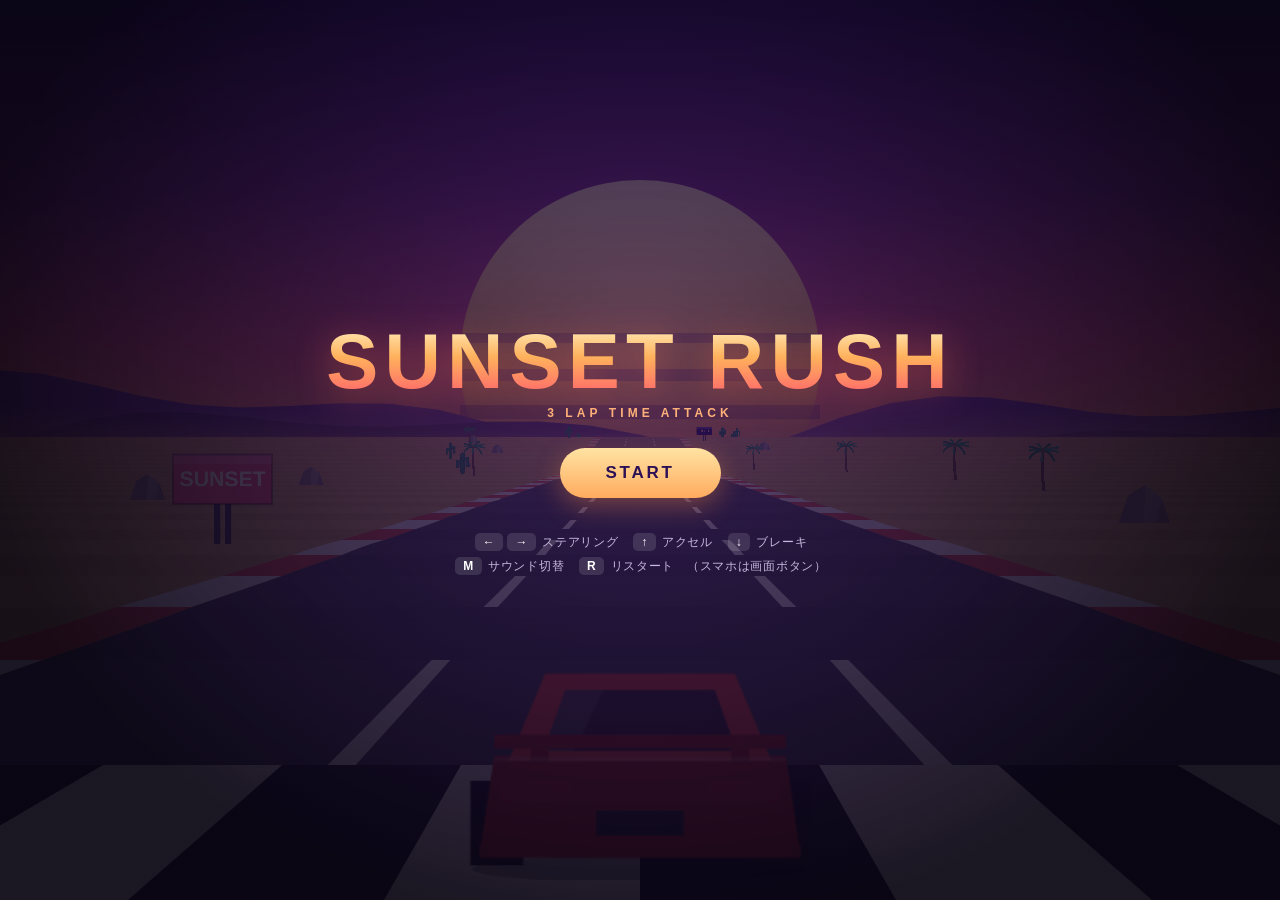
==== game/index.html @ 3a20193d "Add SUNSET RUSH, a standalone pseudo-3D racing game A self-contained browser racer under game/, deli" ====
<!DOCTYPE html>
<html lang="ja">
<head>
<meta charset="UTF-8">
<meta name="viewport" content="width=device-width, initial-scale=1.0, user-scalable=no, viewport-fit=cover">
<meta name="theme-color" content="#2b1055">
<title>SUNSET RUSH</title>
<style>
  * { margin:0; padding:0; box-sizing:border-box; }
  html, body {
    width:100%; height:100%;
    background:#100a1e;
    overflow:hidden;
    font-family: "Trebuchet MS", "Hiragino Kaku Gothic ProN", "Noto Sans JP", sans-serif;
    color:#fff;
    -webkit-user-select:none; user-select:none;
    -webkit-tap-highlight-color:transparent;
    touch-action:none;
  }
  #stage { position:fixed; inset:0; }
  canvas { display:block; width:100%; height:100%; }

  /* ---------- HUD ---------- */
  #hud {
    position:absolute; inset:0; pointer-events:none;
    opacity:0; transition:opacity .3s ease;
  }
  #hud.on { opacity:1; }
  .panel {
    position:absolute;
    background:rgba(20,10,35,.45);
    border:1px solid rgba(255,255,255,.16);
    border-radius:10px;
    padding:8px 14px;
    backdrop-filter:blur(6px);
    -webkit-backdrop-filter:blur(6px);
    text-shadow:0 2px 6px rgba(0,0,0,.6);
  }
  .label { font-size:10px; letter-spacing:.18em; color:#ffb27a; font-weight:700; }
  .value { font-variant-numeric:tabular-nums; font-weight:700; line-height:1.05; }

  #speedBox { left:16px; bottom:16px; }
  #speedBox .value { font-size:40px; }
  #speedBox .unit { font-size:13px; color:#ffd6b0; margin-left:4px; }
  #timeBox { right:16px; top:16px; text-align:right; }
  #timeBox .value { font-size:28px; }
  #lapBox  { left:16px; top:16px; }
  #lapBox .value { font-size:26px; }
  #bestBox { right:16px; top:88px; text-align:right; }
  #bestBox .value { font-size:17px; color:#ffe9a8; }

  #splits { position:absolute; right:16px; top:140px; text-align:right; font-size:13px;
            font-variant-numeric:tabular-nums; text-shadow:0 2px 6px rgba(0,0,0,.7); }
  #splits div { opacity:.85; margin-top:2px; }

  #flash {
    position:absolute; left:50%; top:34%; transform:translate(-50%,-50%);
    font-size:44px; font-weight:900; letter-spacing:.05em;
    text-shadow:0 4px 24px rgba(0,0,0,.7); opacity:0; white-space:nowrap;
  }
  #flash.show { animation:flash 1.4s ease-out forwards; }
  @keyframes flash {
    0%   { opacity:0; transform:translate(-50%,-50%) scale(.7); }
    18%  { opacity:1; transform:translate(-50%,-50%) scale(1.06); }
    70%  { opacity:1; transform:translate(-50%,-50%) scale(1); }
    100% { opacity:0; transform:translate(-50%,-60%) scale(1); }
  }

  /* ---------- overlays ---------- */
  .overlay {
    position:absolute; inset:0;
    display:flex; flex-direction:column; align-items:center; justify-content:center;
    background:radial-gradient(ellipse at 50% 40%, rgba(43,16,85,.72) 0%, rgba(8,4,18,.92) 75%);
    text-align:center; padding:24px; gap:6px;
  }
  .overlay.hidden { display:none; }
  .title {
    font-size:clamp(38px,9vw,78px); font-weight:900; letter-spacing:.08em; line-height:1;
    background:linear-gradient(180deg,#fff3c4 0%,#ffb15c 45%,#ff5f6d 100%);
    -webkit-background-clip:text; background-clip:text; color:transparent;
    filter:drop-shadow(0 6px 18px rgba(255,110,80,.45));
  }
  .sub { font-size:12px; letter-spacing:.34em; color:#ffb27a; margin-bottom:22px; font-weight:700; }
  .btn {
    pointer-events:auto; cursor:pointer;
    font:inherit; font-weight:900; font-size:17px; letter-spacing:.16em;
    color:#2b1055; background:linear-gradient(180deg,#ffe3a3,#ffab5e);
    border:none; border-radius:999px; padding:15px 46px;
    box-shadow:0 8px 26px rgba(255,140,70,.35);
    transition:transform .12s ease, box-shadow .12s ease;
  }
  .btn:hover  { transform:translateY(-2px); box-shadow:0 12px 30px rgba(255,140,70,.5); }
  .btn:active { transform:translateY(1px); }
  .btn.ghost {
    background:transparent; color:#ffd6b0;
    border:1px solid rgba(255,214,176,.5); box-shadow:none;
    font-size:13px; padding:11px 30px;
  }
  .keys { margin-top:26px; font-size:12px; line-height:2; color:#c9b8e0; letter-spacing:.06em; }
  .keys b { color:#fff; background:rgba(255,255,255,.12); border-radius:5px;
            padding:2px 8px; margin:0 2px; font-weight:700; }

  #result .title { font-size:clamp(28px,7vw,52px); }
  #resultTime { font-size:clamp(40px,11vw,72px); font-weight:900; font-variant-numeric:tabular-nums;
                letter-spacing:.02em; margin:2px 0 4px; }
  #resultNote { font-size:14px; color:#ffe9a8; font-weight:700; letter-spacing:.1em; min-height:20px; }
  #resultLaps { margin:16px 0 26px; font-size:14px; line-height:1.9; font-variant-numeric:tabular-nums; color:#d9cbea; }
  #resultLaps span { color:#ffb27a; margin-right:10px; letter-spacing:.14em; font-size:11px; }
  .row { display:flex; gap:10px; align-items:center; }

  /* ---------- touch ---------- */
  #touch { position:absolute; inset:0; display:none; }
  #touch.on { display:block; }
  .tbtn {
    position:absolute; bottom:20px;
    width:19vw; max-width:110px; height:19vw; max-height:110px;
    border-radius:50%; background:rgba(255,255,255,.1);
    border:2px solid rgba(255,255,255,.3);
    display:flex; align-items:center; justify-content:center;
    font-size:26px; font-weight:900; color:#fff;
    backdrop-filter:blur(4px); -webkit-backdrop-filter:blur(4px);
  }
  .tbtn.press { background:rgba(255,177,92,.55); }
  #tLeft  { left:16px; }
  #tRight { left:calc(19vw + 30px); }
  #tGas   { right:16px; }
  #tBrake { right:calc(19vw + 30px); }
  /* タッチ操作時は画面下がボタンで埋まるので、速度計を上中央へ逃がす */
  body.touch #speedBox {
    bottom:auto; top:10px; left:50%; transform:translateX(-50%);
    text-align:center; padding:5px 16px;
  }
  body.touch #speedBox .value { font-size:26px; }
  body.touch #splits { display:none; }

  @media (max-width:560px){
    #speedBox .value { font-size:30px; }
    #timeBox .value  { font-size:22px; }
    #lapBox .value   { font-size:20px; }
    #speedBox { bottom:auto; top:10px; left:50%; transform:translateX(-50%); text-align:center; }
    #splits   { display:none; }
  }
  @media (max-height:430px){
    .panel   { padding:5px 11px; }
    #bestBox { top:70px; }
    #timeBox .value { font-size:22px; }
    #lapBox .value  { font-size:20px; }
  }
</style>
</head>
<body>
<div id="stage">
  <canvas id="game"></canvas>

  <div id="hud">
    <div class="panel" id="lapBox"><div class="label">LAP</div><div class="value"><span id="lapNow">1</span>/<span id="lapMax">3</span></div></div>
    <div class="panel" id="timeBox"><div class="label">TIME</div><div class="value" id="timeNow">0:00.00</div></div>
    <div class="panel" id="bestBox"><div class="label">BEST LAP</div><div class="value" id="bestLap">--:--.--</div></div>
    <div class="panel" id="speedBox"><div class="label">SPEED</div><div class="value" id="speedNow">0<span class="unit">km/h</span></div></div>
    <div id="splits"></div>
    <div id="flash"></div>
  </div>

  <div id="touch">
    <div class="tbtn" id="tLeft">◀</div>
    <div class="tbtn" id="tRight">▶</div>
    <div class="tbtn" id="tBrake">■</div>
    <div class="tbtn" id="tGas">▲</div>
  </div>

  <div class="overlay" id="menu">
    <div class="title">SUNSET RUSH</div>
    <div class="sub">3 LAP TIME ATTACK</div>
    <button class="btn" id="startBtn">START</button>
    <div class="keys">
      <b>←</b><b>→</b> ステアリング　<b>↑</b> アクセル　<b>↓</b> ブレーキ<br>
      <b>M</b> サウンド切替　<b>R</b> リスタート　（スマホは画面ボタン）
    </div>
  </div>

  <div class="overlay hidden" id="result">
    <div class="title">FINISH</div>
    <div id="resultTime">0:00.00</div>
    <div id="resultNote"></div>
    <div id="resultLaps"></div>
    <div class="row">
      <button class="btn" id="againBtn">RETRY</button>
      <button class="btn ghost" id="menuBtn">MENU</button>
    </div>
  </div>
</div>

<script>
"use strict";
/* =========================================================================
   SUNSET RUSH — pseudo-3D racer
   単一HTML / 依存ライブラリなし / アセットは全てCanvasで手続き生成
   ========================================================================= */

/* ------------------------------ constants ------------------------------ */
const SEG_LEN     = 200;      // 1セグメントの奥行き
const RUMBLE_LEN  = 3;        // 縁石の縞の長さ(セグメント数)
const LANES       = 3;
const ROAD_WIDTH  = 2000;     // 路面の半幅
const FOV         = 100;
const CAM_HEIGHT  = 1000;
const DRAW_DIST   = 300;      // 描画するセグメント数
const FOG_DENSITY = 5;
const STEER_RATE  = 2.4;      // ステアリングの速さ
const CENTRIFUGAL = 0.30;     // カーブで外に振られる強さ
                              // 最大カーブ(4)・全開時の横流れ 2.4*1*4*0.30=2.88 > STEER 2.4。
                              // 全開のままでは曲がりきれず、必ず少し速度を落とす必要がある。
const TOTAL_LAPS  = 3;
const TRAFFIC     = 26;
const MIN_LAP_MS  = 12000;    // これ未満のラップは誤検知として捨てる
const PLAYER_LIFT = 0.022;    // 自車を画面下端から少し浮かせる(画面高比)

const MAX_SPEED    = SEG_LEN * 60;        // 1フレームで1セグメント進む速度
const ACCEL        = MAX_SPEED / 4.2;
const BRAKING      = -MAX_SPEED / 1.6;
const DECEL        = -MAX_SPEED / 5;
const OFF_DECEL    = -MAX_SPEED / 1.7;
const OFF_LIMIT    = MAX_SPEED / 3.4;
const KMH_PER_UNIT = 0.023;               // 表示用スケール(最高約276km/h)

const FOG_COLOR = '#e8996a';

const COLORS = {
  LIGHT:  { road:'#4c4756', grass:'#d4ae5c', rumble:'#f5f2ea', lane:'#f7f4ec' },
  DARK:   { road:'#464150', grass:'#c8a251', rumble:'#e0523f' },
  CHECK:  { road:'#efe9dc', grass:'#d4ae5c', rumble:'#efe9dc', checker:true }
};

const ROAD = {
  LENGTH: { NONE:0, SHORT:25,  MEDIUM:50, LONG:100 },
  CURVE:  { NONE:0, EASY:2,    MEDIUM:4,  HARD:6   },
  HILL:   { NONE:0, LOW:20,    MEDIUM:40, HIGH:60  }
};

/* ------------------------------ utilities ------------------------------ */
const toInt        = (v,d) => (v!==undefined && !isNaN(parseInt(v,10))) ? parseInt(v,10) : d;
const limit        = (v,lo,hi) => Math.max(lo, Math.min(v,hi));
const easeIn       = (a,b,p) => a + (b-a)*Math.pow(p,2);
const easeOut      = (a,b,p) => a + (b-a)*(1-Math.pow(1-p,2));
const easeInOut    = (a,b,p) => a + (b-a)*((-Math.cos(p*Math.PI)/2)+0.5);
const interpolate  = (a,b,p) => a + (b-a)*p;
const randomInt    = (lo,hi) => Math.round(interpolate(lo,hi,Math.random()));
const randomChoice = arr => arr[randomInt(0, arr.length-1)];
const increase = (start, inc, max) => { let r = start+inc; while (r>=max) r-=max; while (r<0) r+=max; return r; };
const accelerate   = (v,a,dt) => v + a*dt;
const percentRemaining = (n,total) => (n%total)/total;
const exponentialFog   = (d,density) => 1/Math.pow(Math.E, d*d*density);

function overlap(x1,w1,x2,w2,percent){
  const half = (percent || 1)/2;
  const min1 = x1 - w1*half, max1 = x1 + w1*half;
  const min2 = x2 - w2*half, max2 = x2 + w2*half;
  return !((max1 < min2) || (min1 > max2));
}

function formatTime(ms){
  if (ms === null || ms === undefined || !isFinite(ms)) return '--:--.--';
  const t = Math.max(0, ms);
  const m = Math.floor(t/60000);
  const s = Math.floor((t%60000)/1000);
  const c = Math.floor((t%1000)/10);
  return m + ':' + String(s).padStart(2,'0') + '.' + String(c).padStart(2,'0');
}

/* =========================================================================
   スプライト生成 — 画像ファイルを使わず全てCanvasで描く
   ========================================================================= */
function makeSprite(w, h, draw){
  const c = document.createElement('canvas');
  c.width = w; c.height = h;
  const g = c.getContext('2d');
  draw(g, w, h);
  return { img:c, w:w, h:h };
}

/* --- ヤシの木 --- */
function drawPalm(g, w, h){
  const trunkBase = w*0.5, top = h*0.30;
  g.strokeStyle = '#5b3d24'; g.lineCap = 'round';
  for (let i=0;i<4;i++){
    g.lineWidth = w*0.10 - i*1.2;
    g.strokeStyle = i%2 ? '#6d4a2c' : '#54381f';
    g.beginPath();
    g.moveTo(trunkBase, h);
    g.quadraticCurveTo(trunkBase - w*0.10, h*0.62, trunkBase - w*0.045, top);
    g.stroke();
  }
  // 葉
  const cx = trunkBase - w*0.045, cy = top;
  const fronds = 9;
  for (let i=0;i<fronds;i++){
    const a = (Math.PI*2/fronds)*i + 0.25;
    const len = h*0.24 * (0.75 + 0.35*Math.abs(Math.cos(a)));
    const ex = cx + Math.cos(a)*len*1.5;
    const ey = cy + Math.sin(a)*len*0.75 + h*0.03;
    g.strokeStyle = i%2 ? '#2e7d46' : '#39965a';
    g.lineWidth = w*0.075;
    g.beginPath();
    g.moveTo(cx, cy);
    g.quadraticCurveTo(cx + Math.cos(a)*len*0.9, cy + Math.sin(a)*len*0.25 - h*0.05, ex, ey);
    g.stroke();
  }
  g.fillStyle = '#8a5a2b';
  g.beginPath(); g.arc(cx, cy, w*0.055, 0, Math.PI*2); g.fill();
}

/* --- 看板 --- */
function makeBillboard(text, bg, fg){
  return makeSprite(300, 260, (g,w,h) => {
    g.fillStyle = '#3b3b45';
    g.fillRect(w*0.42, h*0.55, w*0.06, h*0.45);
    g.fillRect(w*0.52, h*0.55, w*0.06, h*0.45);
    g.fillStyle = bg;
    g.fillRect(w*0.05, h*0.06, w*0.90, h*0.52);
    g.strokeStyle = 'rgba(0,0,0,.35)'; g.lineWidth = 6;
    g.strokeRect(w*0.05, h*0.06, w*0.90, h*0.52);
    g.fillStyle = 'rgba(255,255,255,.18)';
    g.fillRect(w*0.05, h*0.06, w*0.90, h*0.10);
    g.fillStyle = fg;
    g.font = '900 58px "Trebuchet MS", sans-serif';
    g.textAlign = 'center'; g.textBaseline = 'middle';
    g.fillText(text, w*0.5, h*0.33);
  });
}

/* --- サボテン --- */
function drawCactus(g, w, h){
  const col = '#2f7d4f', edge = '#245f3d';
  const arm = (x,y,ww,hh) => {
    g.fillStyle = col;
    g.beginPath();
    if (g.roundRect) g.roundRect(x, y, ww, hh, ww/2);
    else g.rect(x, y, ww, hh);
    g.fill();
    g.strokeStyle = edge; g.lineWidth = 3; g.stroke();
  };
  arm(w*0.38, h*0.12, w*0.24, h*0.88);
  arm(w*0.12, h*0.42, w*0.16, h*0.34);
  arm(w*0.12, h*0.42, w*0.44, h*0.14);
  arm(w*0.70, h*0.30, w*0.16, h*0.42);
  arm(w*0.44, h*0.30, w*0.40, h*0.14);
}

/* --- 岩 --- */
function drawRock(g, w, h){
  g.fillStyle = '#8a7a6b';
  g.beginPath();
  g.moveTo(w*0.05, h);
  g.lineTo(w*0.22, h*0.35);
  g.lineTo(w*0.52, h*0.10);
  g.lineTo(w*0.82, h*0.42);
  g.lineTo(w*0.97, h);
  g.closePath(); g.fill();
  g.fillStyle = '#a3927f';
  g.beginPath();
  g.moveTo(w*0.52, h*0.10);
  g.lineTo(w*0.82, h*0.42);
  g.lineTo(w*0.70, h);
  g.lineTo(w*0.50, h);
  g.closePath(); g.fill();
}

/* --- 車(後方視点) --- */
function drawCar(g, w, h, body, opt){
  opt = opt || {};
  const shade = c => c;
  // 影
  g.fillStyle = 'rgba(0,0,0,.30)';
  g.beginPath(); g.ellipse(w*0.5, h*0.955, w*0.46, h*0.055, 0, 0, Math.PI*2); g.fill();
  // タイヤ
  g.fillStyle = '#15151a';
  g.fillRect(w*0.035, h*0.60, w*0.145, h*0.34);
  g.fillRect(w*0.820, h*0.60, w*0.145, h*0.34);
  // 車体下部
  g.fillStyle = shade(body.dark);
  g.beginPath();
  g.moveTo(w*0.06, h*0.90);
  g.lineTo(w*0.10, h*0.50);
  g.lineTo(w*0.90, h*0.50);
  g.lineTo(w*0.94, h*0.90);
  g.closePath(); g.fill();
  // 車体上部(キャビン)
  g.fillStyle = shade(body.main);
  g.beginPath();
  g.moveTo(w*0.14, h*0.52);
  g.lineTo(w*0.24, h*0.17);
  g.lineTo(w*0.76, h*0.17);
  g.lineTo(w*0.86, h*0.52);
  g.closePath(); g.fill();
  // リアガラス
  g.fillStyle = 'rgba(30,40,60,.85)';
  g.beginPath();
  g.moveTo(w*0.235, h*0.48);
  g.lineTo(w*0.295, h*0.235);
  g.lineTo(w*0.705, h*0.235);
  g.lineTo(w*0.765, h*0.48);
  g.closePath(); g.fill();
  g.fillStyle = 'rgba(255,255,255,.16)';
  g.beginPath();
  g.moveTo(w*0.235, h*0.48);
  g.lineTo(w*0.295, h*0.235);
  g.lineTo(w*0.40,  h*0.235);
  g.lineTo(w*0.32,  h*0.48);
  g.closePath(); g.fill();
  // テールランプ
  g.fillStyle = opt.brake ? '#ff2d2d' : '#c02828';
  g.fillRect(w*0.115, h*0.60, w*0.20, h*0.085);
  g.fillRect(w*0.685, h*0.60, w*0.20, h*0.085);
  if (opt.brake){
    g.fillStyle = 'rgba(255,60,60,.45)';
    g.fillRect(w*0.09, h*0.565, w*0.25, h*0.155);
    g.fillRect(w*0.66, h*0.565, w*0.25, h*0.155);
  }
  // ナンバー / バンパー
  g.fillStyle = '#2a2a30';
  g.fillRect(w*0.38, h*0.72, w*0.24, h*0.10);
  g.fillStyle = shade(body.dark);
  g.fillRect(w*0.06, h*0.855, w*0.88, h*0.055);
  // ウイング
  if (opt.wing){
    g.fillStyle = shade(body.dark);
    g.fillRect(w*0.10, h*0.415, w*0.80, h*0.055);
    g.fillRect(w*0.20, h*0.44, w*0.05, h*0.10);
    g.fillRect(w*0.75, h*0.44, w*0.05, h*0.10);
  }
  // ハイライト
  g.fillStyle = 'rgba(255,255,255,.18)';
  g.fillRect(w*0.10, h*0.505, w*0.80, h*0.018);
}

const SPRITES = {};
function buildSprites(){
  SPRITES.PALM1   = makeSprite(220, 420, drawPalm);
  SPRITES.PALM2   = makeSprite(190, 360, drawPalm);
  SPRITES.CACTUS  = makeSprite(180, 260, drawCactus);
  SPRITES.ROCK    = makeSprite(200, 150, drawRock);
  SPRITES.BILL1   = makeBillboard('SUNSET',  '#ff5f6d', '#fff5d6');
  SPRITES.BILL2   = makeBillboard('RUSH',    '#2b1055', '#ffb15c');
  SPRITES.BILL3   = makeBillboard('50',      '#f7f2e4', '#c02828');
  SPRITES.BILL4   = makeBillboard('★',      '#ffb15c', '#2b1055');

  const palettes = [
    { main:'#e8443a', dark:'#a52c26' },
    { main:'#2f6fd0', dark:'#1f4a8c' },
    { main:'#f0c541', dark:'#b08f22' },
    { main:'#3fae7a', dark:'#277752' },
    { main:'#e8e4dc', dark:'#a9a49b' },
    { main:'#8a4fd0', dark:'#5c3390' },
    { main:'#ef7f36', dark:'#a85520' }
  ];
  SPRITES.CARS = palettes.map(p =>
    makeSprite(200, 130, (g,w,h) => drawCar(g,w,h,p,{ wing:false })));

  const hero = { main:'#ff4d3d', dark:'#b32a20' };
  SPRITES.PLAYER       = makeSprite(220, 150, (g,w,h) => drawCar(g,w,h,hero,{ wing:true }));
  SPRITES.PLAYER_BRAKE = makeSprite(220, 150, (g,w,h) => drawCar(g,w,h,hero,{ wing:true, brake:true }));

  SPRITES.SCALE = 0.3 * (1/SPRITES.PLAYER.w);
}

const SIDE_SPRITES = () => [SPRITES.PALM1, SPRITES.PALM2, SPRITES.CACTUS, SPRITES.ROCK];
const BILLBOARDS   = () => [SPRITES.BILL1, SPRITES.BILL2, SPRITES.BILL3, SPRITES.BILL4];

/* =========================================================================
   コース生成
   ========================================================================= */
let segments = [];
let trackLength = 0;
const cars = [];

function lastY(){ return segments.length === 0 ? 0 : segments[segments.length-1].p2.world.y; }

function addSegment(curve, y){
  const n = segments.length;
  let color;
  if (n < RUMBLE_LEN*2)                 color = COLORS.CHECK;
  else color = Math.floor(n/RUMBLE_LEN)%2 ? COLORS.DARK : COLORS.LIGHT;
  segments.push({
    index: n,
    p1: { world:{ y:lastY(), z:n*SEG_LEN     }, camera:{}, screen:{} },
    p2: { world:{ y:y,       z:(n+1)*SEG_LEN }, camera:{}, screen:{} },
    curve: curve,
    sprites: [],
    cars: [],
    color: color,
    clip: 0,
    fog: 1,
    looped: false
  });
}

function addRoad(enter, hold, leave, curve, y){
  const startY = lastY();
  const endY   = startY + (toInt(y,0) * SEG_LEN);
  const total  = enter + hold + leave;
  let n;
  for (n=0;n<enter;n++) addSegment(easeIn(0,curve,n/enter),           easeInOut(startY,endY,n/total));
  for (n=0;n<hold; n++) addSegment(curve,                              easeInOut(startY,endY,(enter+n)/total));
  for (n=0;n<leave;n++) addSegment(easeInOut(curve,0,n/leave),         easeInOut(startY,endY,(enter+hold+n)/total));
}

const addStraight = (num) => { num = num || ROAD.LENGTH.MEDIUM; addRoad(num,num,num,0,0); };
const addHill     = (num,height) => { num = num||ROAD.LENGTH.MEDIUM; height = height||ROAD.HILL.MEDIUM; addRoad(num,num,num,0,height); };
const addCurve    = (num,curve,height) => { num=num||ROAD.LENGTH.MEDIUM; curve=curve||ROAD.CURVE.MEDIUM; height=height||ROAD.HILL.NONE; addRoad(num,num,num,curve,height); };

function addLowRollingHills(num, height){
  num = num || ROAD.LENGTH.SHORT; height = height || ROAD.HILL.LOW;
  addRoad(num,num,num, 0,  height/2);
  addRoad(num,num,num, 0, -height);
  addRoad(num,num,num, ROAD.CURVE.EASY, height);
  addRoad(num,num,num, 0, 0);
  addRoad(num,num,num, -ROAD.CURVE.EASY, height/2);
  addRoad(num,num,num, 0, 0);
}

function addSCurves(num){
  const n = num || ROAD.LENGTH.MEDIUM;
  addRoad(n, n, n, -ROAD.CURVE.EASY,   ROAD.HILL.NONE);
  addRoad(n, n, n,  ROAD.CURVE.MEDIUM, ROAD.HILL.MEDIUM);
  addRoad(n, n, n,  ROAD.CURVE.EASY,  -ROAD.HILL.LOW);
  addRoad(n, n, n, -ROAD.CURVE.EASY,   ROAD.HILL.MEDIUM);
  addRoad(n, n, n, -ROAD.CURVE.MEDIUM,-ROAD.HILL.MEDIUM);
}

function addBumps(){
  const seq = [5,-2,-5,8,5,-7,5,-2];
  seq.forEach(v => addRoad(10,10,10,0,v));
}

function addDownhillToEnd(num){
  num = num || 200;
  addRoad(num, num, num, -ROAD.CURVE.EASY, -lastY()/SEG_LEN);
}

function addSprite(n, sprite, offset){
  if (segments[n]) segments[n].sprites.push({ source:sprite, offset:offset });
}

function resetSprites(){
  let n;
  // 看板を等間隔に
  const bills = BILLBOARDS();
  for (n=20;n<segments.length-40;n+=110){
    addSprite(n, bills[(n/110|0) % bills.length], (n % 220 === 20) ? -1.35 : 1.35);
  }
  // 路肩の植栽
  const side = SIDE_SPRITES();
  for (n=10;n<segments.length-10;n+=4){
    if (Math.random() < 0.55) continue;
    const s = randomChoice(side);
    const far = 1.35 + Math.random()*2.6;
    addSprite(n, s, Math.random() < 0.5 ? -far : far);
  }
  // 密集した並木
  for (n=250;n<segments.length-250;n+=Math.floor(Math.random()*40)+20){
    const dir = Math.random() < 0.5 ? -1 : 1;
    for (let i=0;i<randomInt(2,5);i++){
      addSprite(n + randomInt(0,50), randomChoice(side), dir*(1.4 + Math.random()*2.4));
    }
  }
}

function resetCars(){
  cars.length = 0;
  for (let n=0;n<TRAFFIC;n++){
    const offset  = Math.random() * randomChoice([-0.8, 0.8]);
    const z       = Math.floor(Math.random()*segments.length) * SEG_LEN;
    const sprite  = randomChoice(SPRITES.CARS);
    const speed   = MAX_SPEED/4 + Math.random()*MAX_SPEED/(4);
    const car     = { offset, z, sprite, speed, percent:0 };
    const seg     = findSegment(car.z);
    seg.cars.push(car);
    cars.push(car);
  }
}

function findSegment(z){ return segments[Math.floor(z/SEG_LEN) % segments.length]; }

function buildTrack(){
  segments = [];
  // 1周およそ50〜60秒になるよう構成
  addStraight(ROAD.LENGTH.SHORT);
  addLowRollingHills();
  addCurve(ROAD.LENGTH.MEDIUM, ROAD.CURVE.MEDIUM, ROAD.HILL.LOW);
  addSCurves(ROAD.LENGTH.SHORT);
  addBumps();
  addCurve(ROAD.LENGTH.LONG, ROAD.CURVE.MEDIUM, ROAD.HILL.MEDIUM);
  addStraight();
  addHill(ROAD.LENGTH.MEDIUM, ROAD.HILL.HIGH);
  addCurve(ROAD.LENGTH.LONG, -ROAD.CURVE.MEDIUM, ROAD.HILL.NONE);
  addBumps();
  addStraight(ROAD.LENGTH.SHORT);
  addDownhillToEnd(100);

  resetSprites();
  resetCars();

  // ゴールライン(コース終端 = スタート地点の手前)
  for (let n=0;n<RUMBLE_LEN*2;n++) segments[segments.length-1-n].color = COLORS.CHECK;

  trackLength = segments.length * SEG_LEN;
}

/* =========================================================================
   描画
   ========================================================================= */
const canvas = document.getElementById('game');
const ctx    = canvas.getContext('2d', { alpha:false });
let width = 1000, height = 600, cameraDepth = 1/Math.tan((FOV/2)*Math.PI/180);
let skyGrad = null;

function resize(){
  const dpr = 1;                     // 疑似3Dは塗り面積が支配的なのでDPRは1固定
  width  = Math.max(320, Math.min(window.innerWidth,  1920));
  height = Math.max(240, Math.min(window.innerHeight, 1080));
  canvas.width  = width  * dpr;
  canvas.height = height * dpr;
  buildSky();
}
window.addEventListener('resize', resize);

function buildSky(){
  skyGrad = ctx.createLinearGradient(0,0,0,height*0.62);
  skyGrad.addColorStop(0.00,'#2b1055');
  skyGrad.addColorStop(0.35,'#7b2d6b');
  skyGrad.addColorStop(0.62,'#e2565f');
  skyGrad.addColorStop(0.82,'#ff9350');
  skyGrad.addColorStop(1.00,'#ffd18b');
}

function project(p, cameraX, cameraY, cameraZ, camDepth, w, h, roadWidth){
  p.camera.x = (p.world.x || 0) - cameraX;
  p.camera.y = (p.world.y || 0) - cameraY;
  p.camera.z = (p.world.z || 0) - cameraZ;
  p.screen.scale = camDepth / p.camera.z;
  p.screen.x = Math.round((w/2) + (p.screen.scale * p.camera.x * w/2));
  p.screen.y = Math.round((h/2) - (p.screen.scale * p.camera.y * h/2));
  p.screen.w = Math.round(         (p.screen.scale * roadWidth * w/2));
}

function polygon(x1,y1,x2,y2,x3,y3,x4,y4,color){
  ctx.fillStyle = color;
  ctx.beginPath();
  ctx.moveTo(x1,y1); ctx.lineTo(x2,y2); ctx.lineTo(x3,y3); ctx.lineTo(x4,y4);
  ctx.closePath(); ctx.fill();
}

const rumbleWidth     = (projectedRoadWidth, lanes) => projectedRoadWidth/Math.max(6, 2*lanes);
const laneMarkerWidth = (projectedRoadWidth, lanes) => projectedRoadWidth/Math.max(32,8*lanes);

function renderSegment(x1,y1,w1, x2,y2,w2, fog, color, index){
  const r1 = rumbleWidth(w1,LANES), r2 = rumbleWidth(w2,LANES);
  const l1 = laneMarkerWidth(w1,LANES), l2 = laneMarkerWidth(w2,LANES);

  ctx.fillStyle = color.grass;
  ctx.fillRect(0, y2, width, y1-y2);

  polygon(x1-w1-r1,y1, x1-w1,y1, x2-w2,y2, x2-w2-r2,y2, color.rumble);
  polygon(x1+w1+r1,y1, x1+w1,y1, x2+w2,y2, x2+w2+r2,y2, color.rumble);
  polygon(x1-w1,y1, x1+w1,y1, x2+w2,y2, x2-w2,y2, color.road);

  if (color.checker){
    const cells = 10, row = Math.floor(index/RUMBLE_LEN);
    for (let i=0;i<cells;i++){
      if ((i+row) % 2) continue;
      const a1 = x1-w1 + (2*w1)*(i/cells),     a2 = x2-w2 + (2*w2)*(i/cells);
      const b1 = x1-w1 + (2*w1)*((i+1)/cells), b2 = x2-w2 + (2*w2)*((i+1)/cells);
      polygon(a1,y1, b1,y1, b2,y2, a2,y2, '#1b1b22');
    }
  } else if (color.lane){
    const laneW1 = w1*2/LANES, laneW2 = w2*2/LANES;
    let lanex1 = x1 - w1 + laneW1, lanex2 = x2 - w2 + laneW2;
    for (let lane=1; lane<LANES; lane++){
      polygon(lanex1-l1/2,y1, lanex1+l1/2,y1, lanex2+l2/2,y2, lanex2-l2/2,y2, color.lane);
      lanex1 += laneW1; lanex2 += laneW2;
    }
  }

  if (fog < 1){
    ctx.globalAlpha = 1-fog;
    ctx.fillStyle = FOG_COLOR;
    ctx.fillRect(0, y2, width, y1-y2);
    ctx.globalAlpha = 1;
  }
}

function renderSprite(roadWidth, sprite, scale, destX, destY, offsetX, offsetY, clipY){
  let destW = (sprite.w * scale * width/2) * (SPRITES.SCALE * roadWidth);
  let destH = (sprite.h * scale * width/2) * (SPRITES.SCALE * roadWidth);
  destX += destW * (offsetX || 0);
  destY += destH * (offsetY || 0);
  const clipH = clipY ? Math.max(0, destY + destH - clipY) : 0;
  if (clipH < destH && destW >= 1 && destH >= 1){
    ctx.drawImage(sprite.img,
      0, 0, sprite.w, sprite.h - (sprite.h*clipH/destH),
      destX, destY, destW, destH - clipH);
  }
}

/* 背景(空/太陽/山) — カーブと高さでパララックス */
function renderBackground(skyOffset, hillOffset){
  ctx.fillStyle = skyGrad;
  ctx.fillRect(0,0,width,height);

  const horizon = height*0.5 + hillOffset*height*0.12;

  // 太陽
  const sunX = width*0.5 - skyOffset*width*1.2;
  const sunY = horizon - height*0.10;
  const sunR = height*0.20;
  const sg = ctx.createLinearGradient(0, sunY-sunR, 0, sunY+sunR);
  sg.addColorStop(0,'#fff2b0'); sg.addColorStop(0.5,'#ffb43c'); sg.addColorStop(1,'#ff5f4d');
  ctx.save();
  ctx.beginPath(); ctx.rect(0,0,width,horizon+2); ctx.clip();
  ctx.fillStyle = sg;
  ctx.beginPath(); ctx.arc(sunX, sunY, sunR, 0, Math.PI*2); ctx.fill();
  // 横縞
  ctx.fillStyle = 'rgba(43,16,85,.30)';
  for (let i=0;i<7;i++){
    const y = sunY - sunR*0.15 + i*(sunR*0.20);
    ctx.fillRect(sunX-sunR, y, sunR*2, sunR*0.055 + i*sunR*0.012);
  }
  ctx.restore();

  // 遠景の山(2層)
  const layer = (amp, base, color, off) => {
    ctx.fillStyle = color;
    ctx.beginPath();
    ctx.moveTo(-10, horizon+2);
    const steps = 26;
    for (let i=0;i<=steps;i++){
      const t = i/steps;
      const x = -10 + (width+20)*t;
      const n = Math.sin((t*7.3) + off) * 0.55 + Math.sin((t*17.1) + off*1.7) * 0.28 + Math.sin((t*3.1)+off*0.4)*0.35;
      const y = horizon - base - n*amp;
      ctx.lineTo(x, y);
    }
    ctx.lineTo(width+10, horizon+2);
    ctx.closePath(); ctx.fill();
  };
  layer(height*0.075, height*0.020, '#6a3577', -skyOffset*7.0 + 1.2);
  layer(height*0.050, height*0.002, '#452258', -skyOffset*11.0);

  // 地平線のかすみ
  const hg = ctx.createLinearGradient(0, horizon-height*0.05, 0, horizon+height*0.03);
  hg.addColorStop(0,'rgba(232,153,106,0)');
  hg.addColorStop(1,'rgba(232,153,106,.85)');
  ctx.fillStyle = hg;
  ctx.fillRect(0, horizon-height*0.05, width, height*0.08);
}

/* =========================================================================
   ゲーム状態
   ========================================================================= */
const STATE = { MENU:0, COUNTDOWN:1, RACE:2, FINISH:3 };
let state = STATE.MENU;

let position = 0, speed = 0, playerX = 0, playerZ = 0;
let skyOffset = 0, hillOffset = 0;
let lap = 1, lapTimes = [], lapStart = 0, raceTime = 0, currentLapTime = 0;
let bestLap = null, bestRace = null;
let countdown = 0;
let shake = 0;

const keys = { left:false, right:false, gas:false, brake:false };

/* localStorage は環境によっては使えないので握りつぶす */
function storageGet(k){ try { return window.localStorage.getItem(k); } catch(e){ return null; } }
function storageSet(k,v){ try { window.localStorage.setItem(k,v); } catch(e){} }

function loadRecords(){
  const bl = parseFloat(storageGet('sunsetrush.bestLap'));
  const br = parseFloat(storageGet('sunsetrush.bestRace'));
  bestLap  = isFinite(bl) ? bl : null;
  bestRace = isFinite(br) ? br : null;
}

/* ------------------------------ 更新 ------------------------------ */
function update(dt){
  const playerSegment = findSegment(position + playerZ);
  const playerW       = SPRITES.PLAYER.w * SPRITES.SCALE;
  const speedPercent  = speed / MAX_SPEED;
  const dx            = dt * STEER_RATE * speedPercent;
  const traveled      = dt * speed;

  updateCars(dt, playerSegment, playerW);

  // 周回判定はこの「前進」だけで行う。
  // 衝突時の位置の巻き戻しでスタートラインを跨いでも周回にはしない。
  const beforeMove = position;
  position = increase(position, traveled, trackLength);
  const crossedLine = position < beforeMove;

  if (state === STATE.RACE){
    if (keys.left)  playerX -= dx;
    if (keys.right) playerX += dx;
    playerX -= (dx * speedPercent * playerSegment.curve * CENTRIFUGAL);

    if (keys.gas)        speed = accelerate(speed, ACCEL,   dt);
    else if (keys.brake) speed = accelerate(speed, BRAKING, dt);
    else                 speed = accelerate(speed, DECEL,   dt);
  } else {
    speed = accelerate(speed, DECEL*1.5, dt);
  }

  // コースアウト
  if ((playerX < -1 || playerX > 1) && (speed > OFF_LIMIT)){
    speed = accelerate(speed, OFF_DECEL, dt);
    shake = Math.min(1, shake + dt*4);
  } else {
    shake = Math.max(0, shake - dt*3);
  }
  // 路肩のスプライトに接触
  if (playerX < -1 || playerX > 1){
    for (let n=0;n<playerSegment.sprites.length;n++){
      const sprite = playerSegment.sprites[n];
      const spriteW = sprite.source.w * SPRITES.SCALE;
      if (overlap(playerX, playerW, sprite.offset + spriteW/2 * (sprite.offset > 0 ? 1 : -1), spriteW)){
        speed = MAX_SPEED/6;
        position = increase(playerSegment.p1.world.z, -playerZ, trackLength);
        shake = 1;
        break;
      }
    }
  }
  // 他車と接触
  for (let n=0;n<playerSegment.cars.length;n++){
    const car = playerSegment.cars[n];
    const carW = car.sprite.w * SPRITES.SCALE;
    if (speed > car.speed){
      if (overlap(playerX, playerW, car.offset, carW, 0.8)){
        // 追突。相手より少し遅い速度まで落とす(完全停止はさせない)
        speed    = Math.max(car.speed * 0.7, car.speed * (car.speed/speed));
        position = increase(car.z, -playerZ, trackLength);
        shake    = 1;
        break;
      }
    }
  }

  playerX = limit(playerX, -2.4, 2.4);
  speed   = limit(speed, 0, MAX_SPEED);

  // 背景のパララックス(周回でpositionが巻き戻っても飛ばないよう移動量から計算)
  skyOffset  = limit(skyOffset  + playerSegment.curve * traveled/SEG_LEN * 0.0011, -0.9, 0.9);
  hillOffset = limit(hillOffset + playerSegment.curve * traveled/SEG_LEN * 0.0004, -0.6, 0.6);

  // ラップ判定
  if (state === STATE.RACE){
    currentLapTime += dt*1000;
    raceTime       += dt*1000;
    if (crossedLine && currentLapTime > MIN_LAP_MS) onLapComplete();
  }
}

function updateCarOffset(car, carSegment, playerSegment, playerW){
  const lookahead = 20;
  const carW = car.sprite.w * SPRITES.SCALE;
  if ((carSegment.index - playerSegment.index) > lookahead) return 0;

  for (let i=1;i<lookahead;i++){
    const segment = segments[(carSegment.index + i) % segments.length];

    // プレイヤーを避ける
    if ((segment === playerSegment) && (car.speed > speed) &&
        overlap(playerX, playerW, car.offset, carW, 1.2)){
      let dir;
      if      (playerX > 0.5)  dir = -1;
      else if (playerX < -0.5) dir =  1;
      else                     dir = (car.offset > playerX) ? 1 : -1;
      return dir * 1/i * (car.speed-speed)/MAX_SPEED;
    }
    // 他の車を避ける
    for (let j=0;j<segment.cars.length;j++){
      const other = segment.cars[j];
      const otherW = other.sprite.w * SPRITES.SCALE;
      if ((car.speed > other.speed) && overlap(car.offset, carW, other.offset, otherW, 1.2)){
        const dir = (other.offset > car.offset) ? -1 : 1;
        return dir * 1/i * (car.speed-other.speed)/MAX_SPEED;
      }
    }
  }
  // 路肩に寄っていたら戻る
  if (car.offset < -0.9) return  0.1;
  if (car.offset >  0.9) return -0.1;
  return 0;
}

function updateCars(dt, playerSegment, playerW){
  for (let n=0;n<cars.length;n++){
    const car = cars[n];
    const oldSegment = findSegment(car.z);
    car.offset  = car.offset + updateCarOffset(car, oldSegment, playerSegment, playerW);
    car.z       = increase(car.z, dt * car.speed, trackLength);
    car.percent = percentRemaining(car.z, SEG_LEN);
    const newSegment = findSegment(car.z);
    if (oldSegment !== newSegment){
      const i = oldSegment.cars.indexOf(car);
      if (i >= 0) oldSegment.cars.splice(i,1);
      newSegment.cars.push(car);
    }
  }
}

/* ------------------------------ 描画本体 ------------------------------ */
function render(){
  const baseSegment   = findSegment(position);
  const basePercent   = percentRemaining(position, SEG_LEN);
  const playerSegment = findSegment(position + playerZ);
  const playerPercent = percentRemaining(position + playerZ, SEG_LEN);
  const playerY       = interpolate(playerSegment.p1.world.y, playerSegment.p2.world.y, playerPercent);
  let maxy = height;

  let x  = 0;
  let dx = -(baseSegment.curve * basePercent);

  ctx.save();
  if (shake > 0.02){
    const s = shake * 3.5 * (speed/MAX_SPEED);
    ctx.translate((Math.random()-0.5)*s*2, (Math.random()-0.5)*s*2);
  }

  renderBackground(skyOffset, hillOffset);

  // 路面(手前 → 奥)
  for (let n=0;n<DRAW_DIST;n++){
    const segment = segments[(baseSegment.index + n) % segments.length];
    segment.looped = segment.index < baseSegment.index;
    segment.fog    = exponentialFog(n/DRAW_DIST, FOG_DENSITY);
    segment.clip   = maxy;

    const camZ = position - (segment.looped ? trackLength : 0);
    project(segment.p1, (playerX * ROAD_WIDTH) - x,      playerY + CAM_HEIGHT, camZ, cameraDepth, width, height, ROAD_WIDTH);
    project(segment.p2, (playerX * ROAD_WIDTH) - x - dx, playerY + CAM_HEIGHT, camZ, cameraDepth, width, height, ROAD_WIDTH);

    x  = x + dx;
    dx = dx + segment.curve;

    if ((segment.p1.camera.z <= cameraDepth) ||
        (segment.p2.screen.y >= segment.p1.screen.y) ||
        (segment.p2.screen.y >= maxy)) continue;

    renderSegment(
      segment.p1.screen.x, segment.p1.screen.y, segment.p1.screen.w,
      segment.p2.screen.x, segment.p2.screen.y, segment.p2.screen.w,
      segment.fog, segment.color, segment.index);

    maxy = segment.p2.screen.y;
  }

  // スプライトと他車(奥 → 手前)
  for (let n=DRAW_DIST-1; n>0; n--){
    const segment = segments[(baseSegment.index + n) % segments.length];

    for (let i=0;i<segment.cars.length;i++){
      const car   = segment.cars[i];
      const sprite= car.sprite;
      const scale = interpolate(segment.p1.screen.scale, segment.p2.screen.scale, car.percent);
      const sx    = interpolate(segment.p1.screen.x,     segment.p2.screen.x,     car.percent) +
                    (scale * car.offset * ROAD_WIDTH * width/2);
      const sy    = interpolate(segment.p1.screen.y,     segment.p2.screen.y,     car.percent);
      renderSprite(ROAD_WIDTH, sprite, scale, sx, sy, -0.5, -1, segment.clip);
    }

    for (let i=0;i<segment.sprites.length;i++){
      const sprite = segment.sprites[i];
      const scale  = segment.p1.screen.scale;
      const sx     = segment.p1.screen.x + (scale * sprite.offset * ROAD_WIDTH * width/2);
      const sy     = segment.p1.screen.y;
      renderSprite(ROAD_WIDTH, sprite.source, scale, sx, sy,
                   (sprite.offset < 0 ? -1 : 0), -1, segment.clip);
    }

    // 自車(手前に来たら描く)
    if (segment === playerSegment){
      renderPlayer(playerSegment, playerPercent);
    }
  }

  ctx.restore();
}

function renderPlayer(playerSegment, playerPercent){
  const bounce = (1.4 * Math.random() * (speed/MAX_SPEED)) * randomChoice([-1,1]);
  const steer  = (keys.left ? -1 : keys.right ? 1 : 0) * (speed/MAX_SPEED);
  const updown = playerSegment.p2.world.y - playerSegment.p1.world.y;
  const sprite = keys.brake ? SPRITES.PLAYER_BRAKE : SPRITES.PLAYER;
  const scale  = cameraDepth / playerZ;
  const destX  = width/2;
  const destY  = (height/2) - (cameraDepth/playerZ *
                 interpolate(playerSegment.p1.camera.y, playerSegment.p2.camera.y, playerPercent) * height/2);

  const destW = (sprite.w * scale * width/2) * (SPRITES.SCALE * ROAD_WIDTH) * 0.95;
  const destH = (sprite.h * scale * width/2) * (SPRITES.SCALE * ROAD_WIDTH) * 0.95;
  const x = destX - destW/2;
  const y = destY + bounce - destH - height*PLAYER_LIFT;

  ctx.save();
  // ステアリングで車体を傾ける
  const tilt = steer * 0.055 + limit(updown/SEG_LEN, -0.4, 0.4) * 0.02;
  ctx.translate(x + destW/2, y + destH);
  ctx.rotate(tilt);
  ctx.translate(-(x + destW/2), -(y + destH));
  ctx.drawImage(sprite.img, x, y, destW, destH);
  ctx.restore();
}

/* =========================================================================
   サウンド (Web Audio — 音源ファイル無し)
   ========================================================================= */
const Sound = {
  ctx:null, on:true, ready:false,
  init(){
    if (this.ready) return;
    const AC = window.AudioContext || window.webkitAudioContext;
    if (!AC) return;
    try { this.ctx = new AC(); } catch(e){ return; }

    this.master = this.ctx.createGain();
    this.master.gain.value = 0.0;
    this.master.connect(this.ctx.destination);

    // エンジン
    this.eGain = this.ctx.createGain(); this.eGain.gain.value = 0.16;
    this.eFilter = this.ctx.createBiquadFilter();
    this.eFilter.type = 'lowpass'; this.eFilter.frequency.value = 900;
    this.osc1 = this.ctx.createOscillator(); this.osc1.type = 'sawtooth';
    this.osc2 = this.ctx.createOscillator(); this.osc2.type = 'square';
    this.osc2.detune.value = -1180;
    this.osc1.connect(this.eFilter); this.osc2.connect(this.eFilter);
    this.eFilter.connect(this.eGain); this.eGain.connect(this.master);
    this.osc1.start(); this.osc2.start();

    // ロードノイズ(コースアウト時)
    const len = this.ctx.sampleRate * 2;
    const buf = this.ctx.createBuffer(1, len, this.ctx.sampleRate);
    const d = buf.getChannelData(0);
    for (let i=0;i<len;i++) d[i] = Math.random()*2-1;
    this.noise = this.ctx.createBufferSource();
    this.noise.buffer = buf; this.noise.loop = true;
    this.nFilter = this.ctx.createBiquadFilter();
    this.nFilter.type = 'bandpass'; this.nFilter.frequency.value = 420; this.nFilter.Q.value = 0.7;
    this.nGain = this.ctx.createGain(); this.nGain.gain.value = 0;
    this.noise.connect(this.nFilter); this.nFilter.connect(this.nGain); this.nGain.connect(this.master);
    this.noise.start();

    this.ready = true;
  },
  resume(){ if (this.ctx && this.ctx.state === 'suspended') this.ctx.resume(); },
  update(speedPercent, offroad, running){
    if (!this.ready) return;
    const t = this.ctx.currentTime;
    const target = (this.on && running) ? 1 : 0;
    this.master.gain.setTargetAtTime(target, t, 0.08);
    // ギアごとに回転が上がって落ちる擬似的なRPM
    const gears = 6;
    const rpm = (speedPercent * gears) % 1;
    const base = 55 + rpm*135 + speedPercent*45;
    this.osc1.frequency.setTargetAtTime(base, t, 0.04);
    this.osc2.frequency.setTargetAtTime(base*0.5, t, 0.04);
    this.eFilter.frequency.setTargetAtTime(500 + speedPercent*2400, t, 0.06);
    this.eGain.gain.setTargetAtTime(0.06 + speedPercent*0.13, t, 0.06);
    this.nGain.gain.setTargetAtTime(offroad ? 0.13 + speedPercent*0.14 : 0, t, 0.05);
  },
  beep(freq, dur, vol){
    if (!this.ready || !this.on) return;
    const t = this.ctx.currentTime;
    const o = this.ctx.createOscillator(); const g = this.ctx.createGain();
    o.type = 'triangle'; o.frequency.value = freq;
    g.gain.setValueAtTime(0, t);
    g.gain.linearRampToValueAtTime(vol||0.18, t+0.01);
    g.gain.exponentialRampToValueAtTime(0.0001, t+(dur||0.2));
    o.connect(g); g.connect(this.ctx.destination);
    o.start(t); o.stop(t+(dur||0.2)+0.05);
  }
};

/* =========================================================================
   UI
   ========================================================================= */
const el = id => document.getElementById(id);
const ui = {
  hud:el('hud'), menu:el('menu'), result:el('result'), touch:el('touch'),
  lapNow:el('lapNow'), lapMax:el('lapMax'), timeNow:el('timeNow'),
  bestLap:el('bestLap'), speedNow:el('speedNow'), splits:el('splits'),
  flash:el('flash'), resultTime:el('resultTime'), resultNote:el('resultNote'),
  resultLaps:el('resultLaps')
};

function showFlash(text, color){
  ui.flash.textContent = text;
  ui.flash.style.color = color || '#fff';
  ui.flash.classList.remove('show');
  void ui.flash.offsetWidth;
  ui.flash.classList.add('show');
}

function updateHUD(){
  ui.speedNow.innerHTML = Math.round(speed * KMH_PER_UNIT) + '<span class="unit">km/h</span>';
  ui.timeNow.textContent = formatTime(currentLapTime);
  ui.lapNow.textContent  = Math.min(lap, TOTAL_LAPS);
  ui.bestLap.textContent = formatTime(bestLap);
  let html = '';
  for (let i=0;i<lapTimes.length;i++){
    html += '<div>LAP ' + (i+1) + ' &nbsp; ' + formatTime(lapTimes[i]) + '</div>';
  }
  ui.splits.innerHTML = html;
}

function onLapComplete(){
  lapTimes.push(currentLapTime);
  if (bestLap === null || currentLapTime < bestLap){
    bestLap = currentLapTime;
    storageSet('sunsetrush.bestLap', String(bestLap));
    showFlash('BEST LAP!', '#ffe07a');
    Sound.beep(1046, 0.18, 0.16);
    Sound.beep(1568, 0.28, 0.12);
  } else {
    showFlash('LAP ' + lap + '  ' + formatTime(currentLapTime), '#fff');
    Sound.beep(784, 0.14, 0.12);
  }
  currentLapTime = 0;
  lap++;
  if (lap > TOTAL_LAPS) finishRace();
}

function finishRace(){
  state = STATE.FINISH;
  keys.gas = keys.brake = keys.left = keys.right = false;
  ui.hud.classList.remove('on');
  ui.touch.classList.remove('on');

  let note = '';
  if (bestRace === null || raceTime < bestRace){
    bestRace = raceTime;
    storageSet('sunsetrush.bestRace', String(bestRace));
    note = 'NEW RECORD';
  } else {
    note = 'BEST  ' + formatTime(bestRace);
  }
  ui.resultTime.textContent = formatTime(raceTime);
  ui.resultNote.textContent = note;
  let html = '';
  for (let i=0;i<lapTimes.length;i++){
    const isBest = lapTimes[i] === Math.min.apply(null, lapTimes);
    html += '<div><span>LAP ' + (i+1) + '</span>' + formatTime(lapTimes[i]) +
            (isBest ? ' <span style="color:#ffe07a">◀</span>' : '') + '</div>';
  }
  ui.resultLaps.innerHTML = html;
  ui.result.classList.remove('hidden');

  Sound.beep(523,0.16,0.14);
  setTimeout(()=>Sound.beep(659,0.16,0.14),140);
  setTimeout(()=>Sound.beep(1046,0.42,0.16),290);
}

function startRace(){
  ui.menu.classList.add('hidden');
  ui.result.classList.add('hidden');
  ui.hud.classList.add('on');
  if (isTouch) ui.touch.classList.add('on');

  position = 0; speed = 0; playerX = 0;
  skyOffset = 0; hillOffset = 0; shake = 0;
  lap = 1; lapTimes = []; currentLapTime = 0; raceTime = 0;
  countdown = 3.999;
  state = STATE.COUNTDOWN;

  resetCars();
  Sound.init(); Sound.resume();
  updateHUD();
}

function backToMenu(){
  state = STATE.MENU;
  ui.result.classList.add('hidden');
  ui.menu.classList.remove('hidden');
  ui.hud.classList.remove('on');
  ui.touch.classList.remove('on');
  speed = 0; position = 0; playerX = 0;
}

/* ------------------------------ 入力 ------------------------------ */
const isTouch = ('ontouchstart' in window) || navigator.maxTouchPoints > 0;

const KEYMAP = {
  ArrowLeft:'left', KeyA:'left',
  ArrowRight:'right', KeyD:'right',
  ArrowUp:'gas',   KeyW:'gas',
  ArrowDown:'brake', KeyS:'brake',
  Space:'gas'
};

document.addEventListener('keydown', e => {
  if (KEYMAP[e.code]){ keys[KEYMAP[e.code]] = true; e.preventDefault(); }
  if (e.code === 'KeyM'){
    Sound.on = !Sound.on;
    showFlash(Sound.on ? 'SOUND ON' : 'SOUND OFF', '#ffb27a');
  }
  if (e.code === 'KeyR' && state !== STATE.MENU) startRace();
  if (e.code === 'Enter' && (state === STATE.MENU || state === STATE.FINISH)) startRace();
});
document.addEventListener('keyup', e => {
  if (KEYMAP[e.code]){ keys[KEYMAP[e.code]] = false; e.preventDefault(); }
});

function bindTouch(id, key){
  const b = el(id);
  const on  = e => { e.preventDefault(); keys[key] = true;  b.classList.add('press'); };
  const off = e => { e.preventDefault(); keys[key] = false; b.classList.remove('press'); };
  b.addEventListener('touchstart', on,  {passive:false});
  b.addEventListener('touchend',   off, {passive:false});
  b.addEventListener('touchcancel',off, {passive:false});
  b.addEventListener('mousedown',  on);
  b.addEventListener('mouseup',    off);
  b.addEventListener('mouseleave', off);
}
bindTouch('tLeft','left'); bindTouch('tRight','right');
bindTouch('tGas','gas');   bindTouch('tBrake','brake');

el('startBtn').addEventListener('click', startRace);
el('againBtn').addEventListener('click', startRace);
el('menuBtn').addEventListener('click', backToMenu);

/* =========================================================================
   メインループ
   ========================================================================= */
const STEP = 1/60;
let last = 0, acc = 0, hudTimer = 0;

function frame(now){
  requestAnimationFrame(frame);
  if (!last) last = now;
  let dt = Math.min(1, (now-last)/1000);
  last = now;
  acc += dt;

  if (state === STATE.COUNTDOWN){
    const before = Math.ceil(countdown);
    countdown -= dt;
    const after = Math.ceil(countdown);
    if (after !== before){
      if (after > 0){ showFlash(String(after), '#fff'); Sound.beep(660, 0.18, 0.14); }
      else { showFlash('GO!', '#ffe07a'); Sound.beep(1320, 0.45, 0.18); }
    }
    if (countdown <= 0){ state = STATE.RACE; lapStart = now; }
  }

  while (acc >= STEP){
    update(STEP);
    acc -= STEP;
  }

  render();

  const offroad = (playerX < -1 || playerX > 1) && speed > OFF_LIMIT/2;
  Sound.update(speed/MAX_SPEED, offroad, state === STATE.RACE || state === STATE.COUNTDOWN);

  hudTimer += dt;
  if (hudTimer > 0.05 && state !== STATE.FINISH){ updateHUD(); hudTimer = 0; }
}

/* ------------------------------ 起動 ------------------------------ */
function boot(){
  buildSprites();
  buildTrack();
  resize();
  loadRecords();
  playerZ = CAM_HEIGHT * cameraDepth;
  ui.lapMax.textContent = TOTAL_LAPS;
  ui.bestLap.textContent = formatTime(bestLap);
  if (isTouch){
    document.body.classList.add('touch');
    document.querySelector('.keys').innerHTML =
      '画面下のボタンで操作　▲アクセル　■ブレーキ　◀▶ステアリング';
  }
  requestAnimationFrame(frame);
}
boot();
</script>
</body>
</html>
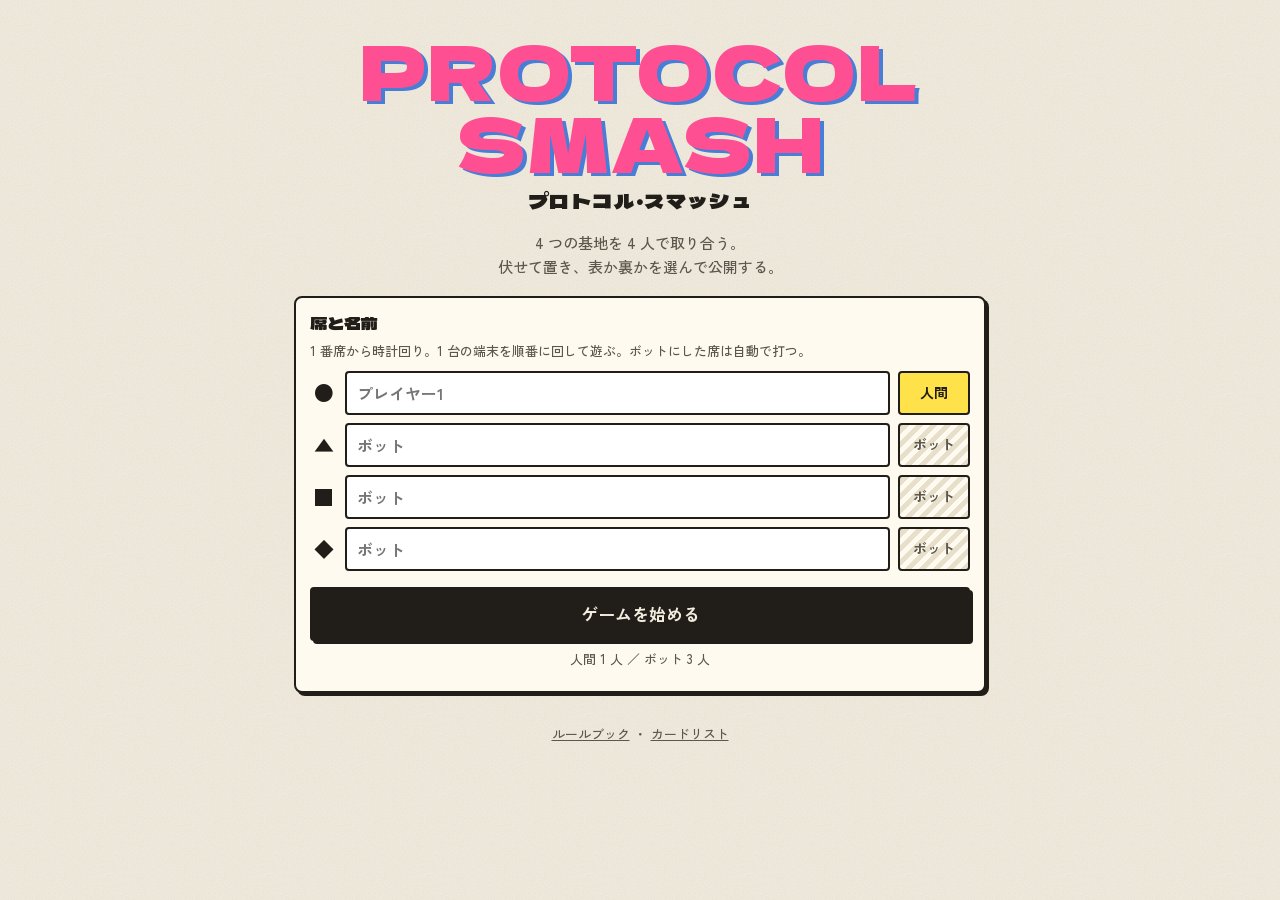
==== commit b160c095: "feat: add hotseat browser version of Protocol Smash - game/index.html + app.js/screens.js/ui.js/styl" ====
--- a/game/index.html
+++ b/game/index.html
@@ -1,1287 +1,23 @@
-<!DOCTYPE html>
+<!doctype html>
 <html lang="ja">
 <head>
-<meta charset="UTF-8">
-<meta name="viewport" content="width=device-width, initial-scale=1.0, user-scalable=no, viewport-fit=cover">
-<meta name="theme-color" content="#2b1055">
-<title>SUNSET RUSH</title>
-<style>
-  * { margin:0; padding:0; box-sizing:border-box; }
-  html, body {
-    width:100%; height:100%;
-    background:#100a1e;
-    overflow:hidden;
-    font-family: "Trebuchet MS", "Hiragino Kaku Gothic ProN", "Noto Sans JP", sans-serif;
-    color:#fff;
-    -webkit-user-select:none; user-select:none;
-    -webkit-tap-highlight-color:transparent;
-    touch-action:none;
-  }
-  #stage { position:fixed; inset:0; }
-  canvas { display:block; width:100%; height:100%; }
-
-  /* ---------- HUD ---------- */
-  #hud {
-    position:absolute; inset:0; pointer-events:none;
-    opacity:0; transition:opacity .3s ease;
-  }
-  #hud.on { opacity:1; }
-  .panel {
-    position:absolute;
-    background:rgba(20,10,35,.45);
-    border:1px solid rgba(255,255,255,.16);
-    border-radius:10px;
-    padding:8px 14px;
-    backdrop-filter:blur(6px);
-    -webkit-backdrop-filter:blur(6px);
-    text-shadow:0 2px 6px rgba(0,0,0,.6);
-  }
-  .label { font-size:10px; letter-spacing:.18em; color:#ffb27a; font-weight:700; }
-  .value { font-variant-numeric:tabular-nums; font-weight:700; line-height:1.05; }
-
-  #speedBox { left:16px; bottom:16px; }
-  #speedBox .value { font-size:40px; }
-  #speedBox .unit { font-size:13px; color:#ffd6b0; margin-left:4px; }
-  #timeBox { right:16px; top:16px; text-align:right; }
-  #timeBox .value { font-size:28px; }
-  #lapBox  { left:16px; top:16px; }
-  #lapBox .value { font-size:26px; }
-  #bestBox { right:16px; top:88px; text-align:right; }
-  #bestBox .value { font-size:17px; color:#ffe9a8; }
-
-  #splits { position:absolute; right:16px; top:140px; text-align:right; font-size:13px;
-            font-variant-numeric:tabular-nums; text-shadow:0 2px 6px rgba(0,0,0,.7); }
-  #splits div { opacity:.85; margin-top:2px; }
-
-  #flash {
-    position:absolute; left:50%; top:34%; transform:translate(-50%,-50%);
-    font-size:44px; font-weight:900; letter-spacing:.05em;
-    text-shadow:0 4px 24px rgba(0,0,0,.7); opacity:0; white-space:nowrap;
-  }
-  #flash.show { animation:flash 1.4s ease-out forwards; }
-  @keyframes flash {
-    0%   { opacity:0; transform:translate(-50%,-50%) scale(.7); }
-    18%  { opacity:1; transform:translate(-50%,-50%) scale(1.06); }
-    70%  { opacity:1; transform:translate(-50%,-50%) scale(1); }
-    100% { opacity:0; transform:translate(-50%,-60%) scale(1); }
-  }
-
-  /* ---------- overlays ---------- */
-  .overlay {
-    position:absolute; inset:0;
-    display:flex; flex-direction:column; align-items:center; justify-content:center;
-    background:radial-gradient(ellipse at 50% 40%, rgba(43,16,85,.72) 0%, rgba(8,4,18,.92) 75%);
-    text-align:center; padding:24px; gap:6px;
-  }
-  .overlay.hidden { display:none; }
-  .title {
-    font-size:clamp(38px,9vw,78px); font-weight:900; letter-spacing:.08em; line-height:1;
-    background:linear-gradient(180deg,#fff3c4 0%,#ffb15c 45%,#ff5f6d 100%);
-    -webkit-background-clip:text; background-clip:text; color:transparent;
-    filter:drop-shadow(0 6px 18px rgba(255,110,80,.45));
-  }
-  .sub { font-size:12px; letter-spacing:.34em; color:#ffb27a; margin-bottom:22px; font-weight:700; }
-  .btn {
-    pointer-events:auto; cursor:pointer;
-    font:inherit; font-weight:900; font-size:17px; letter-spacing:.16em;
-    color:#2b1055; background:linear-gradient(180deg,#ffe3a3,#ffab5e);
-    border:none; border-radius:999px; padding:15px 46px;
-    box-shadow:0 8px 26px rgba(255,140,70,.35);
-    transition:transform .12s ease, box-shadow .12s ease;
-  }
-  .btn:hover  { transform:translateY(-2px); box-shadow:0 12px 30px rgba(255,140,70,.5); }
-  .btn:active { transform:translateY(1px); }
-  .btn.ghost {
-    background:transparent; color:#ffd6b0;
-    border:1px solid rgba(255,214,176,.5); box-shadow:none;
-    font-size:13px; padding:11px 30px;
-  }
-  .keys { margin-top:26px; font-size:12px; line-height:2; color:#c9b8e0; letter-spacing:.06em; }
-  .keys b { color:#fff; background:rgba(255,255,255,.12); border-radius:5px;
-            padding:2px 8px; margin:0 2px; font-weight:700; }
-
-  #result .title { font-size:clamp(28px,7vw,52px); }
-  #resultTime { font-size:clamp(40px,11vw,72px); font-weight:900; font-variant-numeric:tabular-nums;
-                letter-spacing:.02em; margin:2px 0 4px; }
-  #resultNote { font-size:14px; color:#ffe9a8; font-weight:700; letter-spacing:.1em; min-height:20px; }
-  #resultLaps { margin:16px 0 26px; font-size:14px; line-height:1.9; font-variant-numeric:tabular-nums; color:#d9cbea; }
-  #resultLaps span { color:#ffb27a; margin-right:10px; letter-spacing:.14em; font-size:11px; }
-  .row { display:flex; gap:10px; align-items:center; }
-
-  /* ---------- touch ---------- */
-  #touch { position:absolute; inset:0; display:none; }
-  #touch.on { display:block; }
-  .tbtn {
-    position:absolute; bottom:20px;
-    width:19vw; max-width:110px; height:19vw; max-height:110px;
-    border-radius:50%; background:rgba(255,255,255,.1);
-    border:2px solid rgba(255,255,255,.3);
-    display:flex; align-items:center; justify-content:center;
-    font-size:26px; font-weight:900; color:#fff;
-    backdrop-filter:blur(4px); -webkit-backdrop-filter:blur(4px);
-  }
-  .tbtn.press { background:rgba(255,177,92,.55); }
-  #tLeft  { left:16px; }
-  #tRight { left:calc(19vw + 30px); }
-  #tGas   { right:16px; }
-  #tBrake { right:calc(19vw + 30px); }
-  /* タッチ操作時は画面下がボタンで埋まるので、速度計を上中央へ逃がす */
-  body.touch #speedBox {
-    bottom:auto; top:10px; left:50%; transform:translateX(-50%);
-    text-align:center; padding:5px 16px;
-  }
-  body.touch #speedBox .value { font-size:26px; }
-  body.touch #splits { display:none; }
-
-  @media (max-width:560px){
-    #speedBox .value { font-size:30px; }
-    #timeBox .value  { font-size:22px; }
-    #lapBox .value   { font-size:20px; }
-    #speedBox { bottom:auto; top:10px; left:50%; transform:translateX(-50%); text-align:center; }
-    #splits   { display:none; }
-  }
-  @media (max-height:430px){
-    .panel   { padding:5px 11px; }
-    #bestBox { top:70px; }
-    #timeBox .value { font-size:22px; }
-    #lapBox .value  { font-size:20px; }
-  }
-</style>
+  <meta charset="utf-8">
+  <meta name="viewport" content="width=device-width, initial-scale=1, viewport-fit=cover">
+  <meta name="theme-color" content="#f3ede0">
+  <title>プロトコル・スマッシュ（ホットシート）</title>
+  <link rel="icon" href="data:image/svg+xml,%3Csvg xmlns=%22http://www.w3.org/2000/svg%22 viewBox=%220 0 32 32%22%3E%3Crect x=%224%22 y=%223%22 width=%2220%22 height=%2226%22 rx=%223%22 fill=%22%23ff4f93%22 stroke=%22%23211e1a%22 stroke-width=%222.5%22/%3E%3Crect x=%229%22 y=%226%22 width=%2219%22 height=%2223%22 rx=%223%22 fill=%22%23fffaf0%22 stroke=%22%23211e1a%22 stroke-width=%222.5%22/%3E%3C/svg%3E">
+  <link rel="preconnect" href="https://fonts.googleapis.com">
+  <link rel="preconnect" href="https://fonts.gstatic.com" crossorigin>
+  <link rel="stylesheet" href="https://fonts.googleapis.com/css2?family=Dela+Gothic+One&family=Zen+Kaku+Gothic+New:wght@500;700&display=swap">
+  <link rel="stylesheet" href="style.css">
 </head>
 <body>
-<div id="stage">
-  <canvas id="game"></canvas>
-
-  <div id="hud">
-    <div class="panel" id="lapBox"><div class="label">LAP</div><div class="value"><span id="lapNow">1</span>/<span id="lapMax">3</span></div></div>
-    <div class="panel" id="timeBox"><div class="label">TIME</div><div class="value" id="timeNow">0:00.00</div></div>
-    <div class="panel" id="bestBox"><div class="label">BEST LAP</div><div class="value" id="bestLap">--:--.--</div></div>
-    <div class="panel" id="speedBox"><div class="label">SPEED</div><div class="value" id="speedNow">0<span class="unit">km/h</span></div></div>
-    <div id="splits"></div>
-    <div id="flash"></div>
-  </div>
-
-  <div id="touch">
-    <div class="tbtn" id="tLeft">◀</div>
-    <div class="tbtn" id="tRight">▶</div>
-    <div class="tbtn" id="tBrake">■</div>
-    <div class="tbtn" id="tGas">▲</div>
-  </div>
-
-  <div class="overlay" id="menu">
-    <div class="title">SUNSET RUSH</div>
-    <div class="sub">3 LAP TIME ATTACK</div>
-    <button class="btn" id="startBtn">START</button>
-    <div class="keys">
-      <b>←</b><b>→</b> ステアリング　<b>↑</b> アクセル　<b>↓</b> ブレーキ<br>
-      <b>M</b> サウンド切替　<b>R</b> リスタート　（スマホは画面ボタン）
-    </div>
-  </div>
-
-  <div class="overlay hidden" id="result">
-    <div class="title">FINISH</div>
-    <div id="resultTime">0:00.00</div>
-    <div id="resultNote"></div>
-    <div id="resultLaps"></div>
-    <div class="row">
-      <button class="btn" id="againBtn">RETRY</button>
-      <button class="btn ghost" id="menuBtn">MENU</button>
-    </div>
-  </div>
-</div>
-
-<script>
-"use strict";
-/* =========================================================================
-   SUNSET RUSH — pseudo-3D racer
-   単一HTML / 依存ライブラリなし / アセットは全てCanvasで手続き生成
-   ========================================================================= */
-
-/* ------------------------------ constants ------------------------------ */
-const SEG_LEN     = 200;      // 1セグメントの奥行き
-const RUMBLE_LEN  = 3;        // 縁石の縞の長さ(セグメント数)
-const LANES       = 3;
-const ROAD_WIDTH  = 2000;     // 路面の半幅
-const FOV         = 100;
-const CAM_HEIGHT  = 1000;
-const DRAW_DIST   = 300;      // 描画するセグメント数
-const FOG_DENSITY = 5;
-const STEER_RATE  = 2.4;      // ステアリングの速さ
-const CENTRIFUGAL = 0.30;     // カーブで外に振られる強さ
-                              // 最大カーブ(4)・全開時の横流れ 2.4*1*4*0.30=2.88 > STEER 2.4。
-                              // 全開のままでは曲がりきれず、必ず少し速度を落とす必要がある。
-const TOTAL_LAPS  = 3;
-const TRAFFIC     = 26;
-const MIN_LAP_MS  = 12000;    // これ未満のラップは誤検知として捨てる
-const PLAYER_LIFT = 0.022;    // 自車を画面下端から少し浮かせる(画面高比)
-
-const MAX_SPEED    = SEG_LEN * 60;        // 1フレームで1セグメント進む速度
-const ACCEL        = MAX_SPEED / 4.2;
-const BRAKING      = -MAX_SPEED / 1.6;
-const DECEL        = -MAX_SPEED / 5;
-const OFF_DECEL    = -MAX_SPEED / 1.7;
-const OFF_LIMIT    = MAX_SPEED / 3.4;
-const KMH_PER_UNIT = 0.023;               // 表示用スケール(最高約276km/h)
-
-const FOG_COLOR = '#e8996a';
-
-const COLORS = {
-  LIGHT:  { road:'#4c4756', grass:'#d4ae5c', rumble:'#f5f2ea', lane:'#f7f4ec' },
-  DARK:   { road:'#464150', grass:'#c8a251', rumble:'#e0523f' },
-  CHECK:  { road:'#efe9dc', grass:'#d4ae5c', rumble:'#efe9dc', checker:true }
-};
-
-const ROAD = {
-  LENGTH: { NONE:0, SHORT:25,  MEDIUM:50, LONG:100 },
-  CURVE:  { NONE:0, EASY:2,    MEDIUM:4,  HARD:6   },
-  HILL:   { NONE:0, LOW:20,    MEDIUM:40, HIGH:60  }
-};
-
-/* ------------------------------ utilities ------------------------------ */
-const toInt        = (v,d) => (v!==undefined && !isNaN(parseInt(v,10))) ? parseInt(v,10) : d;
-const limit        = (v,lo,hi) => Math.max(lo, Math.min(v,hi));
-const easeIn       = (a,b,p) => a + (b-a)*Math.pow(p,2);
-const easeOut      = (a,b,p) => a + (b-a)*(1-Math.pow(1-p,2));
-const easeInOut    = (a,b,p) => a + (b-a)*((-Math.cos(p*Math.PI)/2)+0.5);
-const interpolate  = (a,b,p) => a + (b-a)*p;
-const randomInt    = (lo,hi) => Math.round(interpolate(lo,hi,Math.random()));
-const randomChoice = arr => arr[randomInt(0, arr.length-1)];
-const increase = (start, inc, max) => { let r = start+inc; while (r>=max) r-=max; while (r<0) r+=max; return r; };
-const accelerate   = (v,a,dt) => v + a*dt;
-const percentRemaining = (n,total) => (n%total)/total;
-const exponentialFog   = (d,density) => 1/Math.pow(Math.E, d*d*density);
-
-function overlap(x1,w1,x2,w2,percent){
-  const half = (percent || 1)/2;
-  const min1 = x1 - w1*half, max1 = x1 + w1*half;
-  const min2 = x2 - w2*half, max2 = x2 + w2*half;
-  return !((max1 < min2) || (min1 > max2));
-}
-
-function formatTime(ms){
-  if (ms === null || ms === undefined || !isFinite(ms)) return '--:--.--';
-  const t = Math.max(0, ms);
-  const m = Math.floor(t/60000);
-  const s = Math.floor((t%60000)/1000);
-  const c = Math.floor((t%1000)/10);
-  return m + ':' + String(s).padStart(2,'0') + '.' + String(c).padStart(2,'0');
-}
-
-/* =========================================================================
-   スプライト生成 — 画像ファイルを使わず全てCanvasで描く
-   ========================================================================= */
-function makeSprite(w, h, draw){
-  const c = document.createElement('canvas');
-  c.width = w; c.height = h;
-  const g = c.getContext('2d');
-  draw(g, w, h);
-  return { img:c, w:w, h:h };
-}
-
-/* --- ヤシの木 --- */
-function drawPalm(g, w, h){
-  const trunkBase = w*0.5, top = h*0.30;
-  g.strokeStyle = '#5b3d24'; g.lineCap = 'round';
-  for (let i=0;i<4;i++){
-    g.lineWidth = w*0.10 - i*1.2;
-    g.strokeStyle = i%2 ? '#6d4a2c' : '#54381f';
-    g.beginPath();
-    g.moveTo(trunkBase, h);
-    g.quadraticCurveTo(trunkBase - w*0.10, h*0.62, trunkBase - w*0.045, top);
-    g.stroke();
-  }
-  // 葉
-  const cx = trunkBase - w*0.045, cy = top;
-  const fronds = 9;
-  for (let i=0;i<fronds;i++){
-    const a = (Math.PI*2/fronds)*i + 0.25;
-    const len = h*0.24 * (0.75 + 0.35*Math.abs(Math.cos(a)));
-    const ex = cx + Math.cos(a)*len*1.5;
-    const ey = cy + Math.sin(a)*len*0.75 + h*0.03;
-    g.strokeStyle = i%2 ? '#2e7d46' : '#39965a';
-    g.lineWidth = w*0.075;
-    g.beginPath();
-    g.moveTo(cx, cy);
-    g.quadraticCurveTo(cx + Math.cos(a)*len*0.9, cy + Math.sin(a)*len*0.25 - h*0.05, ex, ey);
-    g.stroke();
-  }
-  g.fillStyle = '#8a5a2b';
-  g.beginPath(); g.arc(cx, cy, w*0.055, 0, Math.PI*2); g.fill();
-}
-
-/* --- 看板 --- */
-function makeBillboard(text, bg, fg){
-  return makeSprite(300, 260, (g,w,h) => {
-    g.fillStyle = '#3b3b45';
-    g.fillRect(w*0.42, h*0.55, w*0.06, h*0.45);
-    g.fillRect(w*0.52, h*0.55, w*0.06, h*0.45);
-    g.fillStyle = bg;
-    g.fillRect(w*0.05, h*0.06, w*0.90, h*0.52);
-    g.strokeStyle = 'rgba(0,0,0,.35)'; g.lineWidth = 6;
-    g.strokeRect(w*0.05, h*0.06, w*0.90, h*0.52);
-    g.fillStyle = 'rgba(255,255,255,.18)';
-    g.fillRect(w*0.05, h*0.06, w*0.90, h*0.10);
-    g.fillStyle = fg;
-    g.font = '900 58px "Trebuchet MS", sans-serif';
-    g.textAlign = 'center'; g.textBaseline = 'middle';
-    g.fillText(text, w*0.5, h*0.33);
-  });
-}
-
-/* --- サボテン --- */
-function drawCactus(g, w, h){
-  const col = '#2f7d4f', edge = '#245f3d';
-  const arm = (x,y,ww,hh) => {
-    g.fillStyle = col;
-    g.beginPath();
-    if (g.roundRect) g.roundRect(x, y, ww, hh, ww/2);
-    else g.rect(x, y, ww, hh);
-    g.fill();
-    g.strokeStyle = edge; g.lineWidth = 3; g.stroke();
-  };
-  arm(w*0.38, h*0.12, w*0.24, h*0.88);
-  arm(w*0.12, h*0.42, w*0.16, h*0.34);
-  arm(w*0.12, h*0.42, w*0.44, h*0.14);
-  arm(w*0.70, h*0.30, w*0.16, h*0.42);
-  arm(w*0.44, h*0.30, w*0.40, h*0.14);
-}
-
-/* --- 岩 --- */
-function drawRock(g, w, h){
-  g.fillStyle = '#8a7a6b';
-  g.beginPath();
-  g.moveTo(w*0.05, h);
-  g.lineTo(w*0.22, h*0.35);
-  g.lineTo(w*0.52, h*0.10);
-  g.lineTo(w*0.82, h*0.42);
-  g.lineTo(w*0.97, h);
-  g.closePath(); g.fill();
-  g.fillStyle = '#a3927f';
-  g.beginPath();
-  g.moveTo(w*0.52, h*0.10);
-  g.lineTo(w*0.82, h*0.42);
-  g.lineTo(w*0.70, h);
-  g.lineTo(w*0.50, h);
-  g.closePath(); g.fill();
-}
-
-/* --- 車(後方視点) --- */
-function drawCar(g, w, h, body, opt){
-  opt = opt || {};
-  const shade = c => c;
-  // 影
-  g.fillStyle = 'rgba(0,0,0,.30)';
-  g.beginPath(); g.ellipse(w*0.5, h*0.955, w*0.46, h*0.055, 0, 0, Math.PI*2); g.fill();
-  // タイヤ
-  g.fillStyle = '#15151a';
-  g.fillRect(w*0.035, h*0.60, w*0.145, h*0.34);
-  g.fillRect(w*0.820, h*0.60, w*0.145, h*0.34);
-  // 車体下部
-  g.fillStyle = shade(body.dark);
-  g.beginPath();
-  g.moveTo(w*0.06, h*0.90);
-  g.lineTo(w*0.10, h*0.50);
-  g.lineTo(w*0.90, h*0.50);
-  g.lineTo(w*0.94, h*0.90);
-  g.closePath(); g.fill();
-  // 車体上部(キャビン)
-  g.fillStyle = shade(body.main);
-  g.beginPath();
-  g.moveTo(w*0.14, h*0.52);
-  g.lineTo(w*0.24, h*0.17);
-  g.lineTo(w*0.76, h*0.17);
-  g.lineTo(w*0.86, h*0.52);
-  g.closePath(); g.fill();
-  // リアガラス
-  g.fillStyle = 'rgba(30,40,60,.85)';
-  g.beginPath();
-  g.moveTo(w*0.235, h*0.48);
-  g.lineTo(w*0.295, h*0.235);
-  g.lineTo(w*0.705, h*0.235);
-  g.lineTo(w*0.765, h*0.48);
-  g.closePath(); g.fill();
-  g.fillStyle = 'rgba(255,255,255,.16)';
-  g.beginPath();
-  g.moveTo(w*0.235, h*0.48);
-  g.lineTo(w*0.295, h*0.235);
-  g.lineTo(w*0.40,  h*0.235);
-  g.lineTo(w*0.32,  h*0.48);
-  g.closePath(); g.fill();
-  // テールランプ
-  g.fillStyle = opt.brake ? '#ff2d2d' : '#c02828';
-  g.fillRect(w*0.115, h*0.60, w*0.20, h*0.085);
-  g.fillRect(w*0.685, h*0.60, w*0.20, h*0.085);
-  if (opt.brake){
-    g.fillStyle = 'rgba(255,60,60,.45)';
-    g.fillRect(w*0.09, h*0.565, w*0.25, h*0.155);
-    g.fillRect(w*0.66, h*0.565, w*0.25, h*0.155);
-  }
-  // ナンバー / バンパー
-  g.fillStyle = '#2a2a30';
-  g.fillRect(w*0.38, h*0.72, w*0.24, h*0.10);
-  g.fillStyle = shade(body.dark);
-  g.fillRect(w*0.06, h*0.855, w*0.88, h*0.055);
-  // ウイング
-  if (opt.wing){
-    g.fillStyle = shade(body.dark);
-    g.fillRect(w*0.10, h*0.415, w*0.80, h*0.055);
-    g.fillRect(w*0.20, h*0.44, w*0.05, h*0.10);
-    g.fillRect(w*0.75, h*0.44, w*0.05, h*0.10);
-  }
-  // ハイライト
-  g.fillStyle = 'rgba(255,255,255,.18)';
-  g.fillRect(w*0.10, h*0.505, w*0.80, h*0.018);
-}
-
-const SPRITES = {};
-function buildSprites(){
-  SPRITES.PALM1   = makeSprite(220, 420, drawPalm);
-  SPRITES.PALM2   = makeSprite(190, 360, drawPalm);
-  SPRITES.CACTUS  = makeSprite(180, 260, drawCactus);
-  SPRITES.ROCK    = makeSprite(200, 150, drawRock);
-  SPRITES.BILL1   = makeBillboard('SUNSET',  '#ff5f6d', '#fff5d6');
-  SPRITES.BILL2   = makeBillboard('RUSH',    '#2b1055', '#ffb15c');
-  SPRITES.BILL3   = makeBillboard('50',      '#f7f2e4', '#c02828');
-  SPRITES.BILL4   = makeBillboard('★',      '#ffb15c', '#2b1055');
-
-  const palettes = [
-    { main:'#e8443a', dark:'#a52c26' },
-    { main:'#2f6fd0', dark:'#1f4a8c' },
-    { main:'#f0c541', dark:'#b08f22' },
-    { main:'#3fae7a', dark:'#277752' },
-    { main:'#e8e4dc', dark:'#a9a49b' },
-    { main:'#8a4fd0', dark:'#5c3390' },
-    { main:'#ef7f36', dark:'#a85520' }
-  ];
-  SPRITES.CARS = palettes.map(p =>
-    makeSprite(200, 130, (g,w,h) => drawCar(g,w,h,p,{ wing:false })));
-
-  const hero = { main:'#ff4d3d', dark:'#b32a20' };
-  SPRITES.PLAYER       = makeSprite(220, 150, (g,w,h) => drawCar(g,w,h,hero,{ wing:true }));
-  SPRITES.PLAYER_BRAKE = makeSprite(220, 150, (g,w,h) => drawCar(g,w,h,hero,{ wing:true, brake:true }));
-
-  SPRITES.SCALE = 0.3 * (1/SPRITES.PLAYER.w);
-}
-
-const SIDE_SPRITES = () => [SPRITES.PALM1, SPRITES.PALM2, SPRITES.CACTUS, SPRITES.ROCK];
-const BILLBOARDS   = () => [SPRITES.BILL1, SPRITES.BILL2, SPRITES.BILL3, SPRITES.BILL4];
-
-/* =========================================================================
-   コース生成
-   ========================================================================= */
-let segments = [];
-let trackLength = 0;
-const cars = [];
-
-function lastY(){ return segments.length === 0 ? 0 : segments[segments.length-1].p2.world.y; }
-
-function addSegment(curve, y){
-  const n = segments.length;
-  let color;
-  if (n < RUMBLE_LEN*2)                 color = COLORS.CHECK;
-  else color = Math.floor(n/RUMBLE_LEN)%2 ? COLORS.DARK : COLORS.LIGHT;
-  segments.push({
-    index: n,
-    p1: { world:{ y:lastY(), z:n*SEG_LEN     }, camera:{}, screen:{} },
-    p2: { world:{ y:y,       z:(n+1)*SEG_LEN }, camera:{}, screen:{} },
-    curve: curve,
-    sprites: [],
-    cars: [],
-    color: color,
-    clip: 0,
-    fog: 1,
-    looped: false
-  });
-}
-
-function addRoad(enter, hold, leave, curve, y){
-  const startY = lastY();
-  const endY   = startY + (toInt(y,0) * SEG_LEN);
-  const total  = enter + hold + leave;
-  let n;
-  for (n=0;n<enter;n++) addSegment(easeIn(0,curve,n/enter),           easeInOut(startY,endY,n/total));
-  for (n=0;n<hold; n++) addSegment(curve,                              easeInOut(startY,endY,(enter+n)/total));
-  for (n=0;n<leave;n++) addSegment(easeInOut(curve,0,n/leave),         easeInOut(startY,endY,(enter+hold+n)/total));
-}
-
-const addStraight = (num) => { num = num || ROAD.LENGTH.MEDIUM; addRoad(num,num,num,0,0); };
-const addHill     = (num,height) => { num = num||ROAD.LENGTH.MEDIUM; height = height||ROAD.HILL.MEDIUM; addRoad(num,num,num,0,height); };
-const addCurve    = (num,curve,height) => { num=num||ROAD.LENGTH.MEDIUM; curve=curve||ROAD.CURVE.MEDIUM; height=height||ROAD.HILL.NONE; addRoad(num,num,num,curve,height); };
-
-function addLowRollingHills(num, height){
-  num = num || ROAD.LENGTH.SHORT; height = height || ROAD.HILL.LOW;
-  addRoad(num,num,num, 0,  height/2);
-  addRoad(num,num,num, 0, -height);
-  addRoad(num,num,num, ROAD.CURVE.EASY, height);
-  addRoad(num,num,num, 0, 0);
-  addRoad(num,num,num, -ROAD.CURVE.EASY, height/2);
-  addRoad(num,num,num, 0, 0);
-}
-
-function addSCurves(num){
-  const n = num || ROAD.LENGTH.MEDIUM;
-  addRoad(n, n, n, -ROAD.CURVE.EASY,   ROAD.HILL.NONE);
-  addRoad(n, n, n,  ROAD.CURVE.MEDIUM, ROAD.HILL.MEDIUM);
-  addRoad(n, n, n,  ROAD.CURVE.EASY,  -ROAD.HILL.LOW);
-  addRoad(n, n, n, -ROAD.CURVE.EASY,   ROAD.HILL.MEDIUM);
-  addRoad(n, n, n, -ROAD.CURVE.MEDIUM,-ROAD.HILL.MEDIUM);
-}
-
-function addBumps(){
-  const seq = [5,-2,-5,8,5,-7,5,-2];
-  seq.forEach(v => addRoad(10,10,10,0,v));
-}
-
-function addDownhillToEnd(num){
-  num = num || 200;
-  addRoad(num, num, num, -ROAD.CURVE.EASY, -lastY()/SEG_LEN);
-}
-
-function addSprite(n, sprite, offset){
-  if (segments[n]) segments[n].sprites.push({ source:sprite, offset:offset });
-}
-
-function resetSprites(){
-  let n;
-  // 看板を等間隔に
-  const bills = BILLBOARDS();
-  for (n=20;n<segments.length-40;n+=110){
-    addSprite(n, bills[(n/110|0) % bills.length], (n % 220 === 20) ? -1.35 : 1.35);
-  }
-  // 路肩の植栽
-  const side = SIDE_SPRITES();
-  for (n=10;n<segments.length-10;n+=4){
-    if (Math.random() < 0.55) continue;
-    const s = randomChoice(side);
-    const far = 1.35 + Math.random()*2.6;
-    addSprite(n, s, Math.random() < 0.5 ? -far : far);
-  }
-  // 密集した並木
-  for (n=250;n<segments.length-250;n+=Math.floor(Math.random()*40)+20){
-    const dir = Math.random() < 0.5 ? -1 : 1;
-    for (let i=0;i<randomInt(2,5);i++){
-      addSprite(n + randomInt(0,50), randomChoice(side), dir*(1.4 + Math.random()*2.4));
-    }
-  }
-}
-
-function resetCars(){
-  cars.length = 0;
-  for (let n=0;n<TRAFFIC;n++){
-    const offset  = Math.random() * randomChoice([-0.8, 0.8]);
-    const z       = Math.floor(Math.random()*segments.length) * SEG_LEN;
-    const sprite  = randomChoice(SPRITES.CARS);
-    const speed   = MAX_SPEED/4 + Math.random()*MAX_SPEED/(4);
-    const car     = { offset, z, sprite, speed, percent:0 };
-    const seg     = findSegment(car.z);
-    seg.cars.push(car);
-    cars.push(car);
-  }
-}
-
-function findSegment(z){ return segments[Math.floor(z/SEG_LEN) % segments.length]; }
-
-function buildTrack(){
-  segments = [];
-  // 1周およそ50〜60秒になるよう構成
-  addStraight(ROAD.LENGTH.SHORT);
-  addLowRollingHills();
-  addCurve(ROAD.LENGTH.MEDIUM, ROAD.CURVE.MEDIUM, ROAD.HILL.LOW);
-  addSCurves(ROAD.LENGTH.SHORT);
-  addBumps();
-  addCurve(ROAD.LENGTH.LONG, ROAD.CURVE.MEDIUM, ROAD.HILL.MEDIUM);
-  addStraight();
-  addHill(ROAD.LENGTH.MEDIUM, ROAD.HILL.HIGH);
-  addCurve(ROAD.LENGTH.LONG, -ROAD.CURVE.MEDIUM, ROAD.HILL.NONE);
-  addBumps();
-  addStraight(ROAD.LENGTH.SHORT);
-  addDownhillToEnd(100);
-
-  resetSprites();
-  resetCars();
-
-  // ゴールライン(コース終端 = スタート地点の手前)
-  for (let n=0;n<RUMBLE_LEN*2;n++) segments[segments.length-1-n].color = COLORS.CHECK;
-
-  trackLength = segments.length * SEG_LEN;
-}
-
-/* =========================================================================
-   描画
-   ========================================================================= */
-const canvas = document.getElementById('game');
-const ctx    = canvas.getContext('2d', { alpha:false });
-let width = 1000, height = 600, cameraDepth = 1/Math.tan((FOV/2)*Math.PI/180);
-let skyGrad = null;
-
-function resize(){
-  const dpr = 1;                     // 疑似3Dは塗り面積が支配的なのでDPRは1固定
-  width  = Math.max(320, Math.min(window.innerWidth,  1920));
-  height = Math.max(240, Math.min(window.innerHeight, 1080));
-  canvas.width  = width  * dpr;
-  canvas.height = height * dpr;
-  buildSky();
-}
-window.addEventListener('resize', resize);
-
-function buildSky(){
-  skyGrad = ctx.createLinearGradient(0,0,0,height*0.62);
-  skyGrad.addColorStop(0.00,'#2b1055');
-  skyGrad.addColorStop(0.35,'#7b2d6b');
-  skyGrad.addColorStop(0.62,'#e2565f');
-  skyGrad.addColorStop(0.82,'#ff9350');
-  skyGrad.addColorStop(1.00,'#ffd18b');
-}
-
-function project(p, cameraX, cameraY, cameraZ, camDepth, w, h, roadWidth){
-  p.camera.x = (p.world.x || 0) - cameraX;
-  p.camera.y = (p.world.y || 0) - cameraY;
-  p.camera.z = (p.world.z || 0) - cameraZ;
-  p.screen.scale = camDepth / p.camera.z;
-  p.screen.x = Math.round((w/2) + (p.screen.scale * p.camera.x * w/2));
-  p.screen.y = Math.round((h/2) - (p.screen.scale * p.camera.y * h/2));
-  p.screen.w = Math.round(         (p.screen.scale * roadWidth * w/2));
-}
-
-function polygon(x1,y1,x2,y2,x3,y3,x4,y4,color){
-  ctx.fillStyle = color;
-  ctx.beginPath();
-  ctx.moveTo(x1,y1); ctx.lineTo(x2,y2); ctx.lineTo(x3,y3); ctx.lineTo(x4,y4);
-  ctx.closePath(); ctx.fill();
-}
-
-const rumbleWidth     = (projectedRoadWidth, lanes) => projectedRoadWidth/Math.max(6, 2*lanes);
-const laneMarkerWidth = (projectedRoadWidth, lanes) => projectedRoadWidth/Math.max(32,8*lanes);
-
-function renderSegment(x1,y1,w1, x2,y2,w2, fog, color, index){
-  const r1 = rumbleWidth(w1,LANES), r2 = rumbleWidth(w2,LANES);
-  const l1 = laneMarkerWidth(w1,LANES), l2 = laneMarkerWidth(w2,LANES);
-
-  ctx.fillStyle = color.grass;
-  ctx.fillRect(0, y2, width, y1-y2);
-
-  polygon(x1-w1-r1,y1, x1-w1,y1, x2-w2,y2, x2-w2-r2,y2, color.rumble);
-  polygon(x1+w1+r1,y1, x1+w1,y1, x2+w2,y2, x2+w2+r2,y2, color.rumble);
-  polygon(x1-w1,y1, x1+w1,y1, x2+w2,y2, x2-w2,y2, color.road);
-
-  if (color.checker){
-    const cells = 10, row = Math.floor(index/RUMBLE_LEN);
-    for (let i=0;i<cells;i++){
-      if ((i+row) % 2) continue;
-      const a1 = x1-w1 + (2*w1)*(i/cells),     a2 = x2-w2 + (2*w2)*(i/cells);
-      const b1 = x1-w1 + (2*w1)*((i+1)/cells), b2 = x2-w2 + (2*w2)*((i+1)/cells);
-      polygon(a1,y1, b1,y1, b2,y2, a2,y2, '#1b1b22');
-    }
-  } else if (color.lane){
-    const laneW1 = w1*2/LANES, laneW2 = w2*2/LANES;
-    let lanex1 = x1 - w1 + laneW1, lanex2 = x2 - w2 + laneW2;
-    for (let lane=1; lane<LANES; lane++){
-      polygon(lanex1-l1/2,y1, lanex1+l1/2,y1, lanex2+l2/2,y2, lanex2-l2/2,y2, color.lane);
-      lanex1 += laneW1; lanex2 += laneW2;
-    }
-  }
-
-  if (fog < 1){
-    ctx.globalAlpha = 1-fog;
-    ctx.fillStyle = FOG_COLOR;
-    ctx.fillRect(0, y2, width, y1-y2);
-    ctx.globalAlpha = 1;
-  }
-}
-
-function renderSprite(roadWidth, sprite, scale, destX, destY, offsetX, offsetY, clipY){
-  let destW = (sprite.w * scale * width/2) * (SPRITES.SCALE * roadWidth);
-  let destH = (sprite.h * scale * width/2) * (SPRITES.SCALE * roadWidth);
-  destX += destW * (offsetX || 0);
-  destY += destH * (offsetY || 0);
-  const clipH = clipY ? Math.max(0, destY + destH - clipY) : 0;
-  if (clipH < destH && destW >= 1 && destH >= 1){
-    ctx.drawImage(sprite.img,
-      0, 0, sprite.w, sprite.h - (sprite.h*clipH/destH),
-      destX, destY, destW, destH - clipH);
-  }
-}
-
-/* 背景(空/太陽/山) — カーブと高さでパララックス */
-function renderBackground(skyOffset, hillOffset){
-  ctx.fillStyle = skyGrad;
-  ctx.fillRect(0,0,width,height);
-
-  const horizon = height*0.5 + hillOffset*height*0.12;
-
-  // 太陽
-  const sunX = width*0.5 - skyOffset*width*1.2;
-  const sunY = horizon - height*0.10;
-  const sunR = height*0.20;
-  const sg = ctx.createLinearGradient(0, sunY-sunR, 0, sunY+sunR);
-  sg.addColorStop(0,'#fff2b0'); sg.addColorStop(0.5,'#ffb43c'); sg.addColorStop(1,'#ff5f4d');
-  ctx.save();
-  ctx.beginPath(); ctx.rect(0,0,width,horizon+2); ctx.clip();
-  ctx.fillStyle = sg;
-  ctx.beginPath(); ctx.arc(sunX, sunY, sunR, 0, Math.PI*2); ctx.fill();
-  // 横縞
-  ctx.fillStyle = 'rgba(43,16,85,.30)';
-  for (let i=0;i<7;i++){
-    const y = sunY - sunR*0.15 + i*(sunR*0.20);
-    ctx.fillRect(sunX-sunR, y, sunR*2, sunR*0.055 + i*sunR*0.012);
-  }
-  ctx.restore();
-
-  // 遠景の山(2層)
-  const layer = (amp, base, color, off) => {
-    ctx.fillStyle = color;
-    ctx.beginPath();
-    ctx.moveTo(-10, horizon+2);
-    const steps = 26;
-    for (let i=0;i<=steps;i++){
-      const t = i/steps;
-      const x = -10 + (width+20)*t;
-      const n = Math.sin((t*7.3) + off) * 0.55 + Math.sin((t*17.1) + off*1.7) * 0.28 + Math.sin((t*3.1)+off*0.4)*0.35;
-      const y = horizon - base - n*amp;
-      ctx.lineTo(x, y);
-    }
-    ctx.lineTo(width+10, horizon+2);
-    ctx.closePath(); ctx.fill();
-  };
-  layer(height*0.075, height*0.020, '#6a3577', -skyOffset*7.0 + 1.2);
-  layer(height*0.050, height*0.002, '#452258', -skyOffset*11.0);
-
-  // 地平線のかすみ
-  const hg = ctx.createLinearGradient(0, horizon-height*0.05, 0, horizon+height*0.03);
-  hg.addColorStop(0,'rgba(232,153,106,0)');
-  hg.addColorStop(1,'rgba(232,153,106,.85)');
-  ctx.fillStyle = hg;
-  ctx.fillRect(0, horizon-height*0.05, width, height*0.08);
-}
-
-/* =========================================================================
-   ゲーム状態
-   ========================================================================= */
-const STATE = { MENU:0, COUNTDOWN:1, RACE:2, FINISH:3 };
-let state = STATE.MENU;
-
-let position = 0, speed = 0, playerX = 0, playerZ = 0;
-let skyOffset = 0, hillOffset = 0;
-let lap = 1, lapTimes = [], lapStart = 0, raceTime = 0, currentLapTime = 0;
-let bestLap = null, bestRace = null;
-let countdown = 0;
-let shake = 0;
-
-const keys = { left:false, right:false, gas:false, brake:false };
-
-/* localStorage は環境によっては使えないので握りつぶす */
-function storageGet(k){ try { return window.localStorage.getItem(k); } catch(e){ return null; } }
-function storageSet(k,v){ try { window.localStorage.setItem(k,v); } catch(e){} }
-
-function loadRecords(){
-  const bl = parseFloat(storageGet('sunsetrush.bestLap'));
-  const br = parseFloat(storageGet('sunsetrush.bestRace'));
-  bestLap  = isFinite(bl) ? bl : null;
-  bestRace = isFinite(br) ? br : null;
-}
-
-/* ------------------------------ 更新 ------------------------------ */
-function update(dt){
-  const playerSegment = findSegment(position + playerZ);
-  const playerW       = SPRITES.PLAYER.w * SPRITES.SCALE;
-  const speedPercent  = speed / MAX_SPEED;
-  const dx            = dt * STEER_RATE * speedPercent;
-  const traveled      = dt * speed;
-
-  updateCars(dt, playerSegment, playerW);
-
-  // 周回判定はこの「前進」だけで行う。
-  // 衝突時の位置の巻き戻しでスタートラインを跨いでも周回にはしない。
-  const beforeMove = position;
-  position = increase(position, traveled, trackLength);
-  const crossedLine = position < beforeMove;
-
-  if (state === STATE.RACE){
-    if (keys.left)  playerX -= dx;
-    if (keys.right) playerX += dx;
-    playerX -= (dx * speedPercent * playerSegment.curve * CENTRIFUGAL);
-
-    if (keys.gas)        speed = accelerate(speed, ACCEL,   dt);
-    else if (keys.brake) speed = accelerate(speed, BRAKING, dt);
-    else                 speed = accelerate(speed, DECEL,   dt);
-  } else {
-    speed = accelerate(speed, DECEL*1.5, dt);
-  }
-
-  // コースアウト
-  if ((playerX < -1 || playerX > 1) && (speed > OFF_LIMIT)){
-    speed = accelerate(speed, OFF_DECEL, dt);
-    shake = Math.min(1, shake + dt*4);
-  } else {
-    shake = Math.max(0, shake - dt*3);
-  }
-  // 路肩のスプライトに接触
-  if (playerX < -1 || playerX > 1){
-    for (let n=0;n<playerSegment.sprites.length;n++){
-      const sprite = playerSegment.sprites[n];
-      const spriteW = sprite.source.w * SPRITES.SCALE;
-      if (overlap(playerX, playerW, sprite.offset + spriteW/2 * (sprite.offset > 0 ? 1 : -1), spriteW)){
-        speed = MAX_SPEED/6;
-        position = increase(playerSegment.p1.world.z, -playerZ, trackLength);
-        shake = 1;
-        break;
-      }
-    }
-  }
-  // 他車と接触
-  for (let n=0;n<playerSegment.cars.length;n++){
-    const car = playerSegment.cars[n];
-    const carW = car.sprite.w * SPRITES.SCALE;
-    if (speed > car.speed){
-      if (overlap(playerX, playerW, car.offset, carW, 0.8)){
-        // 追突。相手より少し遅い速度まで落とす(完全停止はさせない)
-        speed    = Math.max(car.speed * 0.7, car.speed * (car.speed/speed));
-        position = increase(car.z, -playerZ, trackLength);
-        shake    = 1;
-        break;
-      }
-    }
-  }
-
-  playerX = limit(playerX, -2.4, 2.4);
-  speed   = limit(speed, 0, MAX_SPEED);
-
-  // 背景のパララックス(周回でpositionが巻き戻っても飛ばないよう移動量から計算)
-  skyOffset  = limit(skyOffset  + playerSegment.curve * traveled/SEG_LEN * 0.0011, -0.9, 0.9);
-  hillOffset = limit(hillOffset + playerSegment.curve * traveled/SEG_LEN * 0.0004, -0.6, 0.6);
-
-  // ラップ判定
-  if (state === STATE.RACE){
-    currentLapTime += dt*1000;
-    raceTime       += dt*1000;
-    if (crossedLine && currentLapTime > MIN_LAP_MS) onLapComplete();
-  }
-}
-
-function updateCarOffset(car, carSegment, playerSegment, playerW){
-  const lookahead = 20;
-  const carW = car.sprite.w * SPRITES.SCALE;
-  if ((carSegment.index - playerSegment.index) > lookahead) return 0;
-
-  for (let i=1;i<lookahead;i++){
-    const segment = segments[(carSegment.index + i) % segments.length];
-
-    // プレイヤーを避ける
-    if ((segment === playerSegment) && (car.speed > speed) &&
-        overlap(playerX, playerW, car.offset, carW, 1.2)){
-      let dir;
-      if      (playerX > 0.5)  dir = -1;
-      else if (playerX < -0.5) dir =  1;
-      else                     dir = (car.offset > playerX) ? 1 : -1;
-      return dir * 1/i * (car.speed-speed)/MAX_SPEED;
-    }
-    // 他の車を避ける
-    for (let j=0;j<segment.cars.length;j++){
-      const other = segment.cars[j];
-      const otherW = other.sprite.w * SPRITES.SCALE;
-      if ((car.speed > other.speed) && overlap(car.offset, carW, other.offset, otherW, 1.2)){
-        const dir = (other.offset > car.offset) ? -1 : 1;
-        return dir * 1/i * (car.speed-other.speed)/MAX_SPEED;
-      }
-    }
-  }
-  // 路肩に寄っていたら戻る
-  if (car.offset < -0.9) return  0.1;
-  if (car.offset >  0.9) return -0.1;
-  return 0;
-}
-
-function updateCars(dt, playerSegment, playerW){
-  for (let n=0;n<cars.length;n++){
-    const car = cars[n];
-    const oldSegment = findSegment(car.z);
-    car.offset  = car.offset + updateCarOffset(car, oldSegment, playerSegment, playerW);
-    car.z       = increase(car.z, dt * car.speed, trackLength);
-    car.percent = percentRemaining(car.z, SEG_LEN);
-    const newSegment = findSegment(car.z);
-    if (oldSegment !== newSegment){
-      const i = oldSegment.cars.indexOf(car);
-      if (i >= 0) oldSegment.cars.splice(i,1);
-      newSegment.cars.push(car);
-    }
-  }
-}
-
-/* ------------------------------ 描画本体 ------------------------------ */
-function render(){
-  const baseSegment   = findSegment(position);
-  const basePercent   = percentRemaining(position, SEG_LEN);
-  const playerSegment = findSegment(position + playerZ);
-  const playerPercent = percentRemaining(position + playerZ, SEG_LEN);
-  const playerY       = interpolate(playerSegment.p1.world.y, playerSegment.p2.world.y, playerPercent);
-  let maxy = height;
-
-  let x  = 0;
-  let dx = -(baseSegment.curve * basePercent);
-
-  ctx.save();
-  if (shake > 0.02){
-    const s = shake * 3.5 * (speed/MAX_SPEED);
-    ctx.translate((Math.random()-0.5)*s*2, (Math.random()-0.5)*s*2);
-  }
-
-  renderBackground(skyOffset, hillOffset);
-
-  // 路面(手前 → 奥)
-  for (let n=0;n<DRAW_DIST;n++){
-    const segment = segments[(baseSegment.index + n) % segments.length];
-    segment.looped = segment.index < baseSegment.index;
-    segment.fog    = exponentialFog(n/DRAW_DIST, FOG_DENSITY);
-    segment.clip   = maxy;
-
-    const camZ = position - (segment.looped ? trackLength : 0);
-    project(segment.p1, (playerX * ROAD_WIDTH) - x,      playerY + CAM_HEIGHT, camZ, cameraDepth, width, height, ROAD_WIDTH);
-    project(segment.p2, (playerX * ROAD_WIDTH) - x - dx, playerY + CAM_HEIGHT, camZ, cameraDepth, width, height, ROAD_WIDTH);
-
-    x  = x + dx;
-    dx = dx + segment.curve;
-
-    if ((segment.p1.camera.z <= cameraDepth) ||
-        (segment.p2.screen.y >= segment.p1.screen.y) ||
-        (segment.p2.screen.y >= maxy)) continue;
-
-    renderSegment(
-      segment.p1.screen.x, segment.p1.screen.y, segment.p1.screen.w,
-      segment.p2.screen.x, segment.p2.screen.y, segment.p2.screen.w,
-      segment.fog, segment.color, segment.index);
-
-    maxy = segment.p2.screen.y;
-  }
-
-  // スプライトと他車(奥 → 手前)
-  for (let n=DRAW_DIST-1; n>0; n--){
-    const segment = segments[(baseSegment.index + n) % segments.length];
-
-    for (let i=0;i<segment.cars.length;i++){
-      const car   = segment.cars[i];
-      const sprite= car.sprite;
-      const scale = interpolate(segment.p1.screen.scale, segment.p2.screen.scale, car.percent);
-      const sx    = interpolate(segment.p1.screen.x,     segment.p2.screen.x,     car.percent) +
-                    (scale * car.offset * ROAD_WIDTH * width/2);
-      const sy    = interpolate(segment.p1.screen.y,     segment.p2.screen.y,     car.percent);
-      renderSprite(ROAD_WIDTH, sprite, scale, sx, sy, -0.5, -1, segment.clip);
-    }
-
-    for (let i=0;i<segment.sprites.length;i++){
-      const sprite = segment.sprites[i];
-      const scale  = segment.p1.screen.scale;
-      const sx     = segment.p1.screen.x + (scale * sprite.offset * ROAD_WIDTH * width/2);
-      const sy     = segment.p1.screen.y;
-      renderSprite(ROAD_WIDTH, sprite.source, scale, sx, sy,
-                   (sprite.offset < 0 ? -1 : 0), -1, segment.clip);
-    }
-
-    // 自車(手前に来たら描く)
-    if (segment === playerSegment){
-      renderPlayer(playerSegment, playerPercent);
-    }
-  }
-
-  ctx.restore();
-}
-
-function renderPlayer(playerSegment, playerPercent){
-  const bounce = (1.4 * Math.random() * (speed/MAX_SPEED)) * randomChoice([-1,1]);
-  const steer  = (keys.left ? -1 : keys.right ? 1 : 0) * (speed/MAX_SPEED);
-  const updown = playerSegment.p2.world.y - playerSegment.p1.world.y;
-  const sprite = keys.brake ? SPRITES.PLAYER_BRAKE : SPRITES.PLAYER;
-  const scale  = cameraDepth / playerZ;
-  const destX  = width/2;
-  const destY  = (height/2) - (cameraDepth/playerZ *
-                 interpolate(playerSegment.p1.camera.y, playerSegment.p2.camera.y, playerPercent) * height/2);
-
-  const destW = (sprite.w * scale * width/2) * (SPRITES.SCALE * ROAD_WIDTH) * 0.95;
-  const destH = (sprite.h * scale * width/2) * (SPRITES.SCALE * ROAD_WIDTH) * 0.95;
-  const x = destX - destW/2;
-  const y = destY + bounce - destH - height*PLAYER_LIFT;
-
-  ctx.save();
-  // ステアリングで車体を傾ける
-  const tilt = steer * 0.055 + limit(updown/SEG_LEN, -0.4, 0.4) * 0.02;
-  ctx.translate(x + destW/2, y + destH);
-  ctx.rotate(tilt);
-  ctx.translate(-(x + destW/2), -(y + destH));
-  ctx.drawImage(sprite.img, x, y, destW, destH);
-  ctx.restore();
-}
-
-/* =========================================================================
-   サウンド (Web Audio — 音源ファイル無し)
-   ========================================================================= */
-const Sound = {
-  ctx:null, on:true, ready:false,
-  init(){
-    if (this.ready) return;
-    const AC = window.AudioContext || window.webkitAudioContext;
-    if (!AC) return;
-    try { this.ctx = new AC(); } catch(e){ return; }
-
-    this.master = this.ctx.createGain();
-    this.master.gain.value = 0.0;
-    this.master.connect(this.ctx.destination);
-
-    // エンジン
-    this.eGain = this.ctx.createGain(); this.eGain.gain.value = 0.16;
-    this.eFilter = this.ctx.createBiquadFilter();
-    this.eFilter.type = 'lowpass'; this.eFilter.frequency.value = 900;
-    this.osc1 = this.ctx.createOscillator(); this.osc1.type = 'sawtooth';
-    this.osc2 = this.ctx.createOscillator(); this.osc2.type = 'square';
-    this.osc2.detune.value = -1180;
-    this.osc1.connect(this.eFilter); this.osc2.connect(this.eFilter);
-    this.eFilter.connect(this.eGain); this.eGain.connect(this.master);
-    this.osc1.start(); this.osc2.start();
-
-    // ロードノイズ(コースアウト時)
-    const len = this.ctx.sampleRate * 2;
-    const buf = this.ctx.createBuffer(1, len, this.ctx.sampleRate);
-    const d = buf.getChannelData(0);
-    for (let i=0;i<len;i++) d[i] = Math.random()*2-1;
-    this.noise = this.ctx.createBufferSource();
-    this.noise.buffer = buf; this.noise.loop = true;
-    this.nFilter = this.ctx.createBiquadFilter();
-    this.nFilter.type = 'bandpass'; this.nFilter.frequency.value = 420; this.nFilter.Q.value = 0.7;
-    this.nGain = this.ctx.createGain(); this.nGain.gain.value = 0;
-    this.noise.connect(this.nFilter); this.nFilter.connect(this.nGain); this.nGain.connect(this.master);
-    this.noise.start();
-
-    this.ready = true;
-  },
-  resume(){ if (this.ctx && this.ctx.state === 'suspended') this.ctx.resume(); },
-  update(speedPercent, offroad, running){
-    if (!this.ready) return;
-    const t = this.ctx.currentTime;
-    const target = (this.on && running) ? 1 : 0;
-    this.master.gain.setTargetAtTime(target, t, 0.08);
-    // ギアごとに回転が上がって落ちる擬似的なRPM
-    const gears = 6;
-    const rpm = (speedPercent * gears) % 1;
-    const base = 55 + rpm*135 + speedPercent*45;
-    this.osc1.frequency.setTargetAtTime(base, t, 0.04);
-    this.osc2.frequency.setTargetAtTime(base*0.5, t, 0.04);
-    this.eFilter.frequency.setTargetAtTime(500 + speedPercent*2400, t, 0.06);
-    this.eGain.gain.setTargetAtTime(0.06 + speedPercent*0.13, t, 0.06);
-    this.nGain.gain.setTargetAtTime(offroad ? 0.13 + speedPercent*0.14 : 0, t, 0.05);
-  },
-  beep(freq, dur, vol){
-    if (!this.ready || !this.on) return;
-    const t = this.ctx.currentTime;
-    const o = this.ctx.createOscillator(); const g = this.ctx.createGain();
-    o.type = 'triangle'; o.frequency.value = freq;
-    g.gain.setValueAtTime(0, t);
-    g.gain.linearRampToValueAtTime(vol||0.18, t+0.01);
-    g.gain.exponentialRampToValueAtTime(0.0001, t+(dur||0.2));
-    o.connect(g); g.connect(this.ctx.destination);
-    o.start(t); o.stop(t+(dur||0.2)+0.05);
-  }
-};
-
-/* =========================================================================
-   UI
-   ========================================================================= */
-const el = id => document.getElementById(id);
-const ui = {
-  hud:el('hud'), menu:el('menu'), result:el('result'), touch:el('touch'),
-  lapNow:el('lapNow'), lapMax:el('lapMax'), timeNow:el('timeNow'),
-  bestLap:el('bestLap'), speedNow:el('speedNow'), splits:el('splits'),
-  flash:el('flash'), resultTime:el('resultTime'), resultNote:el('resultNote'),
-  resultLaps:el('resultLaps')
-};
-
-function showFlash(text, color){
-  ui.flash.textContent = text;
-  ui.flash.style.color = color || '#fff';
-  ui.flash.classList.remove('show');
-  void ui.flash.offsetWidth;
-  ui.flash.classList.add('show');
-}
-
-function updateHUD(){
-  ui.speedNow.innerHTML = Math.round(speed * KMH_PER_UNIT) + '<span class="unit">km/h</span>';
-  ui.timeNow.textContent = formatTime(currentLapTime);
-  ui.lapNow.textContent  = Math.min(lap, TOTAL_LAPS);
-  ui.bestLap.textContent = formatTime(bestLap);
-  let html = '';
-  for (let i=0;i<lapTimes.length;i++){
-    html += '<div>LAP ' + (i+1) + ' &nbsp; ' + formatTime(lapTimes[i]) + '</div>';
-  }
-  ui.splits.innerHTML = html;
-}
-
-function onLapComplete(){
-  lapTimes.push(currentLapTime);
-  if (bestLap === null || currentLapTime < bestLap){
-    bestLap = currentLapTime;
-    storageSet('sunsetrush.bestLap', String(bestLap));
-    showFlash('BEST LAP!', '#ffe07a');
-    Sound.beep(1046, 0.18, 0.16);
-    Sound.beep(1568, 0.28, 0.12);
-  } else {
-    showFlash('LAP ' + lap + '  ' + formatTime(currentLapTime), '#fff');
-    Sound.beep(784, 0.14, 0.12);
-  }
-  currentLapTime = 0;
-  lap++;
-  if (lap > TOTAL_LAPS) finishRace();
-}
-
-function finishRace(){
-  state = STATE.FINISH;
-  keys.gas = keys.brake = keys.left = keys.right = false;
-  ui.hud.classList.remove('on');
-  ui.touch.classList.remove('on');
-
-  let note = '';
-  if (bestRace === null || raceTime < bestRace){
-    bestRace = raceTime;
-    storageSet('sunsetrush.bestRace', String(bestRace));
-    note = 'NEW RECORD';
-  } else {
-    note = 'BEST  ' + formatTime(bestRace);
-  }
-  ui.resultTime.textContent = formatTime(raceTime);
-  ui.resultNote.textContent = note;
-  let html = '';
-  for (let i=0;i<lapTimes.length;i++){
-    const isBest = lapTimes[i] === Math.min.apply(null, lapTimes);
-    html += '<div><span>LAP ' + (i+1) + '</span>' + formatTime(lapTimes[i]) +
-            (isBest ? ' <span style="color:#ffe07a">◀</span>' : '') + '</div>';
-  }
-  ui.resultLaps.innerHTML = html;
-  ui.result.classList.remove('hidden');
-
-  Sound.beep(523,0.16,0.14);
-  setTimeout(()=>Sound.beep(659,0.16,0.14),140);
-  setTimeout(()=>Sound.beep(1046,0.42,0.16),290);
-}
-
-function startRace(){
-  ui.menu.classList.add('hidden');
-  ui.result.classList.add('hidden');
-  ui.hud.classList.add('on');
-  if (isTouch) ui.touch.classList.add('on');
-
-  position = 0; speed = 0; playerX = 0;
-  skyOffset = 0; hillOffset = 0; shake = 0;
-  lap = 1; lapTimes = []; currentLapTime = 0; raceTime = 0;
-  countdown = 3.999;
-  state = STATE.COUNTDOWN;
-
-  resetCars();
-  Sound.init(); Sound.resume();
-  updateHUD();
-}
-
-function backToMenu(){
-  state = STATE.MENU;
-  ui.result.classList.add('hidden');
-  ui.menu.classList.remove('hidden');
-  ui.hud.classList.remove('on');
-  ui.touch.classList.remove('on');
-  speed = 0; position = 0; playerX = 0;
-}
-
-/* ------------------------------ 入力 ------------------------------ */
-const isTouch = ('ontouchstart' in window) || navigator.maxTouchPoints > 0;
-
-const KEYMAP = {
-  ArrowLeft:'left', KeyA:'left',
-  ArrowRight:'right', KeyD:'right',
-  ArrowUp:'gas',   KeyW:'gas',
-  ArrowDown:'brake', KeyS:'brake',
-  Space:'gas'
-};
-
-document.addEventListener('keydown', e => {
-  if (KEYMAP[e.code]){ keys[KEYMAP[e.code]] = true; e.preventDefault(); }
-  if (e.code === 'KeyM'){
-    Sound.on = !Sound.on;
-    showFlash(Sound.on ? 'SOUND ON' : 'SOUND OFF', '#ffb27a');
-  }
-  if (e.code === 'KeyR' && state !== STATE.MENU) startRace();
-  if (e.code === 'Enter' && (state === STATE.MENU || state === STATE.FINISH)) startRace();
-});
-document.addEventListener('keyup', e => {
-  if (KEYMAP[e.code]){ keys[KEYMAP[e.code]] = false; e.preventDefault(); }
-});
-
-function bindTouch(id, key){
-  const b = el(id);
-  const on  = e => { e.preventDefault(); keys[key] = true;  b.classList.add('press'); };
-  const off = e => { e.preventDefault(); keys[key] = false; b.classList.remove('press'); };
-  b.addEventListener('touchstart', on,  {passive:false});
-  b.addEventListener('touchend',   off, {passive:false});
-  b.addEventListener('touchcancel',off, {passive:false});
-  b.addEventListener('mousedown',  on);
-  b.addEventListener('mouseup',    off);
-  b.addEventListener('mouseleave', off);
-}
-bindTouch('tLeft','left'); bindTouch('tRight','right');
-bindTouch('tGas','gas');   bindTouch('tBrake','brake');
-
-el('startBtn').addEventListener('click', startRace);
-el('againBtn').addEventListener('click', startRace);
-el('menuBtn').addEventListener('click', backToMenu);
-
-/* =========================================================================
-   メインループ
-   ========================================================================= */
-const STEP = 1/60;
-let last = 0, acc = 0, hudTimer = 0;
-
-function frame(now){
-  requestAnimationFrame(frame);
-  if (!last) last = now;
-  let dt = Math.min(1, (now-last)/1000);
-  last = now;
-  acc += dt;
-
-  if (state === STATE.COUNTDOWN){
-    const before = Math.ceil(countdown);
-    countdown -= dt;
-    const after = Math.ceil(countdown);
-    if (after !== before){
-      if (after > 0){ showFlash(String(after), '#fff'); Sound.beep(660, 0.18, 0.14); }
-      else { showFlash('GO!', '#ffe07a'); Sound.beep(1320, 0.45, 0.18); }
-    }
-    if (countdown <= 0){ state = STATE.RACE; lapStart = now; }
-  }
-
-  while (acc >= STEP){
-    update(STEP);
-    acc -= STEP;
-  }
-
-  render();
-
-  const offroad = (playerX < -1 || playerX > 1) && speed > OFF_LIMIT/2;
-  Sound.update(speed/MAX_SPEED, offroad, state === STATE.RACE || state === STATE.COUNTDOWN);
-
-  hudTimer += dt;
-  if (hudTimer > 0.05 && state !== STATE.FINISH){ updateHUD(); hudTimer = 0; }
-}
-
-/* ------------------------------ 起動 ------------------------------ */
-function boot(){
-  buildSprites();
-  buildTrack();
-  resize();
-  loadRecords();
-  playerZ = CAM_HEIGHT * cameraDepth;
-  ui.lapMax.textContent = TOTAL_LAPS;
-  ui.bestLap.textContent = formatTime(bestLap);
-  if (isTouch){
-    document.body.classList.add('touch');
-    document.querySelector('.keys').innerHTML =
-      '画面下のボタンで操作　▲アクセル　■ブレーキ　◀▶ステアリング';
-  }
-  requestAnimationFrame(frame);
-}
-boot();
-</script>
+  <div id="app" aria-live="polite"><p class="booting">読み込み中…</p></div>
+  <noscript>このゲームは JavaScript を使います。</noscript>
+  <script src="engine.js"></script>
+  <script src="bots.js"></script>
+  <script src="ui.js"></script>
+  <script src="screens.js"></script>
+  <script src="app.js"></script>
 </body>
 </html>
--- a/game/style.css
+++ b/game/style.css
@@ -0,0 +1,433 @@
+/* プロトコル・スマッシュ ホットシート版
+   方向性：リソグラフ印刷のボードゲーム。生成りの紙・墨の線・派閥ごとの特色インク。
+   スマホ縦持ち（390px）が基準。 */
+
+:root {
+  --paper: #f3ede0;
+  --paper-2: #e8dfcb;
+  --card: #fffaf0;
+  --ink: #211e1a;
+  --ink-2: #5d564c;
+  --ink-3: #8f8676;
+  --rule: #cdc1a9;
+  --hl: #ffe14a;
+  --pink: #ff4f93;
+  --blue: #2c6bd6;
+  --ok: #1d8656;
+  --ng: #cf3b2b;
+
+  --f-ninja: #3f3a7a;
+  --f-pirate: #0a6fb8;
+  --f-robot: #56687a;
+  --f-wizard: #8a46c2;
+  --f-zombie: #3d8a33;
+  --f-dino: #d95f22;
+  --f-alien: #00958f;
+  --f-trick: #e0367f;
+
+  --font-disp: "Dela Gothic One", "Hiragino Sans", "Yu Gothic", sans-serif;
+  --font-body: "Zen Kaku Gothic New", "Hiragino Sans", "Yu Gothic", system-ui, sans-serif;
+
+  --shadow: 3px 3px 0 var(--ink);
+  --shadow-s: 2px 2px 0 var(--ink);
+  --line: 2px solid var(--ink);
+  --r-s: 4px;
+  --r-m: 8px;
+  --gutter: 14px;
+  --dur: 180ms;
+  --ease: cubic-bezier(.2, .9, .25, 1.2);
+}
+
+.f-ninja { --fc: var(--f-ninja); }
+.f-pirate { --fc: var(--f-pirate); }
+.f-robot { --fc: var(--f-robot); }
+.f-wizard { --fc: var(--f-wizard); }
+.f-zombie { --fc: var(--f-zombie); }
+.f-dino { --fc: var(--f-dino); }
+.f-alien { --fc: var(--f-alien); }
+.f-trick { --fc: var(--f-trick); }
+
+* { box-sizing: border-box; }
+html { -webkit-text-size-adjust: 100%; touch-action: manipulation; }
+body {
+  margin: 0;
+  min-height: 100dvh;
+  color: var(--ink);
+  font-family: var(--font-body);
+  font-weight: 500;
+  font-size: 15px;
+  line-height: 1.55;
+  background-color: var(--paper);
+  /* 紙のざらつき */
+  background-image: url("data:image/svg+xml,%3Csvg xmlns='http://www.w3.org/2000/svg' width='160' height='160'%3E%3Cfilter id='n'%3E%3CfeTurbulence type='fractalNoise' baseFrequency='.9' numOctaves='2' stitchTiles='stitch'/%3E%3CfeColorMatrix values='0 0 0 0 .13 0 0 0 0 .11 0 0 0 0 .09 0 0 0 .09 0'/%3E%3C/filter%3E%3Crect width='100%25' height='100%25' filter='url(%23n)'/%3E%3C/svg%3E");
+  overflow-x: hidden;
+}
+#app { max-width: 560px; margin: 0 auto; min-height: 100dvh; display: flex; flex-direction: column; }
+button { font: inherit; color: inherit; cursor: pointer; }
+button:disabled { cursor: not-allowed; }
+:focus-visible { outline: 3px solid var(--blue); outline-offset: 2px; }
+h1, h2, h3 { margin: 0; line-height: 1.25; }
+.dim { color: var(--ink-3); }
+.hint { color: var(--ink-2); font-size: 13px; margin: 8px 0; }
+.center { text-align: center; }
+.booting { padding: 40px var(--gutter); text-align: center; }
+
+.screen { padding: 14px var(--gutter) 28px; display: flex; flex-direction: column; gap: 14px; flex: 1; }
+
+/* ---------- ボタン ---------- */
+.btn {
+  display: inline-flex; align-items: center; justify-content: center; gap: 6px;
+  min-height: 44px; padding: 8px 16px;
+  background: var(--card); border: var(--line); border-radius: var(--r-s);
+  box-shadow: var(--shadow); font-weight: 700;
+  transition: transform var(--dur), box-shadow var(--dur), background var(--dur);
+}
+.btn:hover:not(:disabled) { background: #fff; }
+.btn:active:not(:disabled) { transform: translate(2px, 2px); box-shadow: 1px 1px 0 var(--ink); }
+.btn:disabled { opacity: .38; box-shadow: none; }
+.btn.primary { background: var(--ink); color: var(--paper); }
+.btn.primary:hover:not(:disabled) { background: var(--ink); box-shadow: 3px 3px 0 var(--pink); }
+.btn.big { min-height: 54px; width: 100%; font-size: 17px; }
+.btn.small { min-height: 36px; font-size: 13px; padding: 4px 12px; }
+.btn.ghost { background: transparent; box-shadow: none; border-style: dashed; align-self: center; }
+.btn.is-on { background: var(--hl); }
+
+/* ---------- 席・派閥の印 ---------- */
+.seat-badge {
+  display: inline-grid; place-items: center; width: 1.35em; height: 1.35em;
+  font-size: 1em; line-height: 1; color: var(--ink); flex: none;
+}
+.seat-name { font-weight: 700; }
+.lname { font-weight: 700; white-space: nowrap; }
+.fchip {
+  display: inline-flex; align-items: center; gap: 3px; margin: 0 4px 2px 0;
+  padding: 0 6px 0 0; border: 1.5px solid var(--ink); border-radius: 999px;
+  font-size: 12px; font-weight: 700; background: var(--card); white-space: nowrap; line-height: 1.6;
+}
+.fchip b {
+  display: inline-grid; place-items: center; width: 1.6em; height: 1.6em; margin: -1.5px 0 -1.5px -1.5px;
+  border-radius: 999px; background: var(--fc); color: #fff; font-family: var(--font-disp); font-weight: 400; font-size: 11px;
+}
+
+/* ---------- タイトル ---------- */
+.title-screen { gap: 18px; padding-top: 32px; }
+.logo { text-align: center; }
+.logo-en {
+  display: block; font-family: var(--font-disp); font-size: clamp(38px, 11.5vw, 76px); line-height: .95;
+  color: var(--pink); letter-spacing: .02em;
+  text-shadow: 4px 3px 0 rgba(44, 107, 214, .85); /* 版ずれ */
+}
+.logo h1 { margin-top: 12px; font-family: var(--font-disp); font-weight: 400; font-size: 20px; letter-spacing: .08em; }
+.lede { text-align: center; margin: 0; color: var(--ink-2); }
+.panel { background: var(--card); border: var(--line); border-radius: var(--r-m); box-shadow: var(--shadow); padding: 14px; }
+.panel-h { font-family: var(--font-disp); font-weight: 400; font-size: 17px; margin-bottom: 6px; }
+.seats { list-style: none; margin: 10px 0 16px; padding: 0; display: grid; gap: 8px; }
+.seat-row { display: grid; grid-template-columns: auto 1fr auto; gap: 8px; align-items: center; font-size: 20px; }
+.seat-row input {
+  min-width: 0; height: 44px; padding: 0 10px; font: inherit; font-size: 16px; font-weight: 700;
+  border: var(--line); border-radius: var(--r-s); background: #fff;
+}
+.toggle {
+  height: 44px; min-width: 72px; padding: 0 10px; font-size: 14px; font-weight: 700;
+  border: var(--line); border-radius: var(--r-s); background: var(--hl);
+}
+.toggle.is-bot { background: repeating-linear-gradient(-45deg, var(--paper-2) 0 5px, var(--card) 5px 10px); color: var(--ink-2); }
+.resume { background: var(--hl); border: var(--line); border-radius: var(--r-m); padding: 12px 14px; box-shadow: var(--shadow); display: grid; gap: 8px; }
+.resume p { margin: 0; font-weight: 700; }
+.foot { text-align: center; font-size: 13px; color: var(--ink-2); }
+.foot a { color: inherit; }
+
+/* ---------- 目隠し ---------- */
+.gate-screen { justify-content: center; background: var(--hl); min-height: 100dvh; }
+.gate-card { text-align: center; display: grid; gap: 14px; padding: 28px 18px; background: var(--card); border: 3px solid var(--ink); border-radius: var(--r-m); box-shadow: 6px 6px 0 var(--ink); }
+.gate-kicker { margin: 0; font-weight: 700; color: var(--ink-2); }
+.gate-card h1 { font-family: var(--font-disp); font-weight: 400; font-size: clamp(30px, 10vw, 44px); display: flex; flex-wrap: wrap; align-items: baseline; justify-content: center; gap: 6px; word-break: break-all; }
+.gate-card h1 small { font-size: .5em; }
+.gate-warn { margin: 0; font-weight: 700; color: var(--ng); }
+.gate-why { margin: 0; color: var(--ink-2); }
+
+/* ---------- 見出し ---------- */
+.phase-head { display: grid; gap: 6px; }
+.kicker { margin: 0; font-size: 12px; font-weight: 700; letter-spacing: .08em; color: var(--ink-2); }
+.phase-head h1 { font-family: var(--font-disp); font-weight: 400; font-size: 22px; }
+.botnote { display: block; font-family: var(--font-body); font-size: 13px; color: var(--ink-2); }
+.sec-h { font-family: var(--font-disp); font-weight: 400; font-size: 16px; margin-top: 8px; }
+
+/* ---------- ドラフト ---------- */
+.draft-order { list-style: none; display: flex; gap: 4px; padding: 0; margin: 0; }
+.draft-order li { width: 30px; height: 30px; display: grid; place-items: center; border: 1.5px dashed var(--rule); border-radius: var(--r-s); font-size: 15px; }
+.draft-order li.done { opacity: .35; }
+.draft-order li.now { border: var(--line); background: var(--hl); box-shadow: var(--shadow-s); }
+.draft-picks { list-style: none; padding: 0; margin: 0; display: grid; gap: 4px; }
+.draft-picks li { display: flex; align-items: center; gap: 6px; padding: 4px 8px; border-radius: var(--r-s); font-size: 14px; }
+.draft-picks li.now { background: rgba(255, 225, 74, .55); }
+.draft-picks .picks { margin-left: auto; }
+.ftiles { display: grid; grid-template-columns: 1fr 1fr; grid-auto-flow: dense; gap: 10px; }
+.ftile { background: var(--card); border: var(--line); border-radius: var(--r-m); box-shadow: var(--shadow); overflow: hidden; display: flex; flex-direction: column; }
+.ftile.is-open { grid-column: 1 / -1; }
+.ftile-head {
+  display: grid; grid-template-columns: auto 1fr; grid-template-rows: auto auto; column-gap: 8px;
+  padding: 8px 10px; border: 0; border-bottom: var(--line); background: var(--fc); color: #fff; text-align: left;
+}
+.fglyph { grid-row: 1 / 3; font-family: var(--font-disp); font-size: 30px; line-height: 1; align-self: center; }
+.fname { font-weight: 700; font-size: 15px; }
+.fverb { font-size: 12px; opacity: .85; }
+.fgood { margin: 0; padding: 8px 10px; font-size: 12.5px; line-height: 1.45; }
+.fmore { margin: 0; padding: 0 10px; font-size: 13px; display: grid; grid-template-columns: auto 1fr; gap: 2px 8px; }
+.fmore dt { font-weight: 700; color: var(--ink-2); }
+.fmore dd { margin: 0; }
+.fcards { list-style: none; margin: 8px 0; padding: 0 10px; display: grid; gap: 6px; font-size: 13px; }
+.fcards li { display: grid; grid-template-columns: auto auto 1fr; gap: 6px; align-items: baseline; }
+.fcards li span:last-child { color: var(--ink-2); font-size: 12px; }
+.mini-inline { display: inline-grid; place-items: center; width: 22px; height: 22px; border-radius: 3px; background: var(--fc); color: #fff; font-family: var(--font-disp); font-size: 13px; }
+.ftile .btn { margin: 4px 10px 12px; }
+
+/* ---------- 目標 ---------- */
+.objective-card {
+  position: relative; padding: 18px 16px; border: 3px solid var(--ink); border-radius: var(--r-m);
+  background: repeating-linear-gradient(135deg, var(--hl) 0 14px, #ffeb85 14px 28px); box-shadow: 5px 5px 0 var(--ink);
+}
+.objective-card h2 { font-family: var(--font-disp); font-weight: 400; font-size: 30px; }
+.objective-card p { margin: 6px 0 0; font-weight: 700; }
+.oc-kicker { font-size: 12px; letter-spacing: .06em; }
+
+/* ---------- 上部の帯 ---------- */
+.topbar {
+  position: sticky; top: 0; z-index: 20; padding: 8px var(--gutter) 8px;
+  background: var(--paper); border-bottom: var(--line);
+}
+.tb-row { display: flex; align-items: center; gap: 10px; margin-bottom: 6px; }
+.round { font-family: var(--font-disp); font-size: 14px; }
+.round b { font-weight: 400; font-size: 22px; }
+.tb-phase { font-weight: 700; font-size: 13px; flex: 1; min-width: 0; overflow: hidden; text-overflow: ellipsis; white-space: nowrap; }
+.tb-log { border: var(--line); border-radius: var(--r-s); background: var(--card); padding: 2px 10px; font-weight: 700; font-size: 13px; min-height: 32px; box-shadow: var(--shadow-s); }
+.pchips { display: grid; grid-template-columns: repeat(4, 1fr); gap: 4px; }
+.pchip {
+  position: relative; display: grid; grid-template-columns: auto 1fr; grid-template-rows: auto auto; column-gap: 2px;
+  padding: 3px 5px; border: 1.5px solid var(--ink); border-radius: var(--r-s); background: var(--card); font-size: 12px; min-width: 0;
+}
+.pchip .seat-badge { grid-row: 1; font-size: 12px; }
+.pc-name { font-weight: 700; overflow: hidden; text-overflow: ellipsis; white-space: nowrap; }
+.pc-vp { font-family: var(--font-disp); font-size: 17px; line-height: 1.1; grid-column: 1 / 2; }
+.pc-vp small { font-family: var(--font-body); font-size: 9px; margin-left: 1px; }
+.pc-hand { font-size: 11px; color: var(--ink-2); align-self: end; justify-self: end; }
+.pchip.is-me { background: var(--hl); box-shadow: var(--shadow-s); }
+.pchip.is-start::after {
+  content: "先"; position: absolute; top: -7px; right: -5px; width: 17px; height: 17px; display: grid; place-items: center;
+  font-size: 10px; font-weight: 700; color: #fff; background: var(--pink); border: 1.5px solid var(--ink); border-radius: 999px;
+}
+
+/* ---------- 盤面 ---------- */
+.play-screen { gap: 12px; padding-bottom: 16px; }
+.mine { display: flex; align-items: center; gap: 8px; flex-wrap: wrap; }
+.objchip { border: var(--line); border-radius: 999px; background: var(--hl); padding: 4px 12px; font-weight: 700; font-size: 13px; box-shadow: var(--shadow-s); }
+.board { display: grid; gap: 12px; }
+.base {
+  background: var(--card); border: var(--line); border-radius: var(--r-m); box-shadow: var(--shadow);
+  padding: 10px 10px 8px; transition: box-shadow var(--dur), transform var(--dur);
+}
+.base.is-target { box-shadow: 4px 4px 0 var(--pink); }
+.base-head { display: flex; align-items: baseline; justify-content: space-between; gap: 8px; }
+.base-head h2 { font-family: var(--font-disp); font-weight: 400; font-size: 18px; }
+.bp { font-family: var(--font-disp); white-space: nowrap; }
+.bp-now { font-size: 24px; }
+.bp-max { font-size: 14px; color: var(--ink-2); }
+.meter { height: 8px; margin: 4px 0 6px; border: 1.5px solid var(--ink); border-radius: 999px; overflow: hidden;
+  background: repeating-linear-gradient(-45deg, var(--paper-2) 0 4px, var(--card) 4px 8px); }
+.meter span { display: block; height: 100%; background: var(--ink); transition: width 400ms var(--ease); }
+.base.is-hot .meter span { background: var(--pink); }
+.base-info { display: flex; flex-wrap: wrap; gap: 4px 10px; align-items: center; font-size: 12px; }
+.vpl { font-weight: 700; color: var(--ink-2); }
+.vpl i { font-style: normal; margin-left: 5px; color: var(--ink); }
+.tags { display: inline-flex; flex-wrap: wrap; align-items: center; gap: 2px; color: var(--ink-2); font-weight: 700; }
+.tags .fchip { margin: 0 0 0 3px; }
+.base-rule { margin: 6px 0 0; font-size: 12px; padding: 3px 8px; border-left: 4px solid var(--pink); background: rgba(255, 79, 147, .08); }
+.cols { display: grid; grid-template-columns: repeat(4, 1fr); gap: 5px; margin-top: 8px; }
+.col { min-width: 0; padding: 4px 3px 6px; border-radius: var(--r-s); border: 1.5px dashed var(--rule); display: flex; flex-direction: column; align-items: stretch; }
+.col.is-me { background: rgba(255, 225, 74, .5); border: 1.5px solid var(--ink); }
+.col-head { display: flex; align-items: center; justify-content: space-between; font-size: 13px; }
+.col-sum { font-family: var(--font-disp); font-size: 20px; line-height: 1; }
+.col-rank { display: flex; justify-content: space-between; align-items: baseline; font-size: 11px; min-height: 18px; margin-bottom: 4px; }
+.col-rank b { font-weight: 700; }
+.col-rank i { font-style: normal; font-weight: 700; color: var(--ok); }
+.stack { display: flex; flex-direction: column; }
+
+/* ミニカード：覆われた札は上端だけ見せて重ねる */
+.mini {
+  position: relative; display: block; width: 100%; height: 46px; padding: 0;
+  border: 2px solid var(--ink); border-radius: var(--r-s); background: var(--fc, var(--ink)); color: #fff;
+  text-align: left; overflow: hidden; box-shadow: var(--shadow-s);
+}
+.mini + .mini { margin-top: -26px; }
+.mini .glyph { position: absolute; top: 1px; left: 4px; font-family: var(--font-disp); font-size: 12px; }
+.mini .val { position: absolute; top: -1px; right: 5px; font-family: var(--font-disp); font-size: 19px; line-height: 1.1; }
+.mini .nm { position: absolute; left: 4px; right: 3px; bottom: 2px; font-size: 10px; font-weight: 700; white-space: nowrap; overflow: hidden; text-overflow: ellipsis; }
+.mini .eff {
+  position: absolute; right: 2px; bottom: 2px; min-width: 18px; height: 18px; padding: 0 3px; display: grid; place-items: center;
+  font-family: var(--font-disp); font-size: 12px; border-radius: 999px; border: 1.5px solid var(--ink); background: var(--card); color: var(--ink);
+}
+.mini .eff.up { background: #c9f0d8; }
+.mini .eff.down { background: #ffd3cc; }
+.mini.is-down {
+  color: var(--ink);
+  background: repeating-linear-gradient(-45deg, #d9cfb9 0 4px, var(--card) 4px 8px);
+}
+.mini.is-down .val { right: auto; left: 50%; transform: translateX(-50%); top: 12px; }
+.mini.is-down .tag { position: absolute; top: 1px; right: 4px; font-size: 10px; font-weight: 700; }
+.mini.is-down.is-known { box-shadow: inset 5px 0 0 var(--fc), var(--shadow-s); }
+.mini .peek { position: absolute; top: 1px; left: 8px; font-size: 10px; font-weight: 700; color: var(--fc); }
+.mini .peek b { font-family: var(--font-disp); font-weight: 400; margin-right: 2px; }
+.mini.is-selected { outline: 3px dashed var(--pink); outline-offset: 1px; z-index: 1; }
+.mini.is-covered .nm, .mini.is-covered .eff { display: none; }
+
+.place {
+  display: grid; gap: 0; width: 100%; margin-top: 8px; padding: 6px 10px; text-align: center;
+  border: 2px dashed var(--ink); border-radius: var(--r-s); background: transparent;
+}
+.place-main { font-weight: 700; }
+.place-sub { font-size: 12px; font-weight: 700; }
+.place.can-up .place-sub { color: var(--ok); }
+.place.no-up .place-sub { color: var(--ng); }
+.place.is-selected { border-style: solid; background: var(--ink); color: var(--paper); }
+.place.is-selected .place-sub { color: var(--hl); }
+
+/* ---------- 下部ドック ---------- */
+.dock {
+  position: sticky; bottom: 0; z-index: 15; display: grid; gap: 8px;
+  padding: 10px var(--gutter) calc(10px + env(safe-area-inset-bottom));
+  background: var(--paper); border-top: var(--line); box-shadow: 0 -6px 0 rgba(33, 30, 26, .06);
+}
+.hand { display: flex; gap: 8px; overflow-x: auto; padding: 10px 2px 6px; scroll-snap-type: x proximity; }
+.hcard {
+  flex: none; width: 66px; height: 88px; padding: 4px 5px; display: flex; flex-direction: column; justify-content: space-between;
+  border: 2px solid var(--ink); border-radius: var(--r-s); background: var(--fc); color: #fff; text-align: left;
+  box-shadow: var(--shadow-s); scroll-snap-align: start; transition: transform var(--dur) var(--ease), box-shadow var(--dur);
+}
+.hc-top { display: flex; justify-content: space-between; align-items: baseline; }
+.hcard .glyph { font-family: var(--font-disp); font-size: 14px; }
+.hcard .val { font-family: var(--font-disp); font-size: 26px; line-height: 1; }
+.hcard .nm { font-size: 11px; font-weight: 700; line-height: 1.25; }
+.hcard.is-selected { transform: translateY(-8px); box-shadow: 3px 3px 0 var(--ink), 0 0 0 3px var(--hl); }
+.dock-detail { display: grid; gap: 2px; padding: 6px 10px; border-left: 6px solid var(--fc); background: var(--card); border-radius: var(--r-s); font-size: 13px; }
+.dock-detail b { font-size: 14px; }
+.dock-hint { margin: 0; font-size: 13px; color: var(--ink-2); }
+.dock-actions { display: grid; grid-template-columns: 1fr 1.4fr; gap: 10px; }
+
+.dock-choice { max-height: 62dvh; overflow-y: auto; }
+.who { margin: 0; display: flex; align-items: center; gap: 4px; font-size: 13px; }
+.secret { margin-left: 6px; padding: 0 6px; font-size: 11px; font-weight: 700; color: #fff; background: var(--ng); border-radius: 999px; }
+.ask { font-family: var(--font-disp); font-weight: 400; font-size: 18px; }
+.sub-ask { margin: 2px 0 0; font-weight: 700; font-size: 13px; }
+.opts { display: grid; gap: 6px; }
+.opts.two, .opts.bases { grid-template-columns: 1fr 1fr; }
+.opt {
+  display: flex; align-items: center; gap: 8px; min-height: 48px; padding: 6px 10px; text-align: left;
+  border: 2px solid var(--ink); border-radius: var(--r-s); background: var(--card); box-shadow: var(--shadow-s);
+  transition: background var(--dur), transform var(--dur);
+}
+.opts.two .opt { flex-direction: column; align-items: flex-start; justify-content: center; gap: 0; }
+.opt b { font-size: 15px; }
+.opt span { font-size: 12px; color: var(--ink-2); }
+.opt.is-selected { background: var(--hl); transform: translate(1px, 1px); box-shadow: 1px 1px 0 var(--ink); outline: 2px solid var(--ink); }
+.opt.up { border-color: var(--ok); }
+.opt.skip { border-style: dashed; box-shadow: none; }
+.card-opt .mini { width: 44px; flex: none; }
+.ol { display: grid; min-width: 0; }
+.ol-main { font-weight: 700; font-size: 14px; color: var(--ink) !important; }
+.ol-sub { font-size: 12px; }
+.reveal-card { display: grid; grid-template-columns: auto 1fr; gap: 10px; align-items: start; padding: 8px 10px; border: var(--line); border-left: 10px solid var(--fc); border-radius: var(--r-s); background: var(--card); }
+.rc-val { font-family: var(--font-disp); font-size: 34px; line-height: 1; color: var(--fc); }
+.reveal-card small { display: block; color: var(--ink-2); font-size: 12px; }
+.reveal-card p { margin: 2px 0 0; font-size: 13px; }
+
+.ticker { background: var(--card); border: 1.5px solid var(--ink); border-radius: var(--r-s); padding: 6px 10px; }
+.ticker h2 { font-size: 12px; color: var(--ink-2); letter-spacing: .06em; }
+.ticker .log { margin: 2px 0 0; }
+.ticker .log-round { display: none; }
+
+/* ---------- ログ ---------- */
+.log { list-style: none; margin: 0; padding: 0; font-size: 13px; display: grid; gap: 3px; }
+.log li { padding-left: 10px; border-left: 2px solid var(--rule); }
+.log li.is-score { border-left-color: var(--pink); font-weight: 700; }
+.log .log-round { border: 0; padding: 8px 0 2px; font-family: var(--font-disp); font-size: 13px; color: var(--ink-2); }
+
+/* ---------- 結果 ---------- */
+.scores { display: grid; gap: 10px; }
+.score-card { background: var(--card); border: var(--line); border-radius: var(--r-m); box-shadow: var(--shadow); padding: 10px 12px; animation: pop 360ms var(--ease) both; }
+.score-card h3 { font-family: var(--font-disp); font-weight: 400; font-size: 17px; display: flex; align-items: center; gap: 8px; }
+.final-tag { font-family: var(--font-body); font-size: 11px; font-weight: 700; padding: 0 6px; border-radius: 999px; background: var(--pink); color: #fff; }
+.score-card ol { list-style: none; margin: 6px 0 0; padding: 0; display: grid; gap: 3px; }
+.score-card li { display: flex; align-items: center; gap: 6px; padding: 3px 6px; border-radius: var(--r-s); }
+.score-card li.r0 { background: var(--hl); }
+.rk { font-weight: 700; width: 2.6em; }
+.gain { margin-left: auto; font-family: var(--font-disp); font-size: 18px; color: var(--ok); }
+.vp-table, .standings { list-style: none; margin: 0; padding: 0; display: grid; gap: 4px; }
+.vp-table li, .standings li { display: flex; align-items: center; gap: 6px; padding: 4px 6px; border-bottom: 1.5px dashed var(--rule); }
+.vp { margin-left: auto; font-family: var(--font-disp); font-size: 22px; }
+.vp small { font-family: var(--font-body); font-size: 11px; margin-left: 2px; }
+.delta { min-width: 3em; text-align: right; font-weight: 700; color: var(--ok); }
+.delta.zero { color: var(--ink-3); }
+
+.final-screen .winner-h { font-size: 26px; }
+.winner-h span { background: linear-gradient(transparent 55%, var(--hl) 55%); }
+.standings li { animation: rise 420ms var(--ease) both; animation-delay: calc(var(--i) * 120ms + 150ms); }
+.standings li.winner { background: var(--hl); border: var(--line); border-radius: var(--r-s); box-shadow: var(--shadow-s); }
+.st-place { font-family: var(--font-disp); font-size: 20px; width: 1.4em; }
+.split { font-size: 11px; color: var(--ink-2); width: 100%; order: 9; padding-left: 2.6em; }
+.standings li { flex-wrap: wrap; }
+.objs { list-style: none; margin: 0; padding: 0; display: grid; gap: 6px; }
+.obj-reveal { display: grid; grid-template-columns: auto 1fr auto; gap: 8px; align-items: center; padding: 6px 8px; border: 1.5px solid var(--ink); border-radius: var(--r-s); }
+.obj-reveal div { display: grid; }
+.obj-reveal small { font-size: 12px; color: var(--ink-2); }
+.obj-who { display: grid; justify-items: center; font-size: 12px; min-width: 3.4em; text-align: center; }
+.obj-reveal.met { background: #d9f3e3; }
+.obj-res { font-weight: 700; font-size: 13px; white-space: nowrap; }
+.obj-reveal.met .obj-res { color: var(--ok); }
+.row-btns { display: grid; grid-template-columns: 1fr 1fr; gap: 10px; }
+details.panel summary { font-weight: 700; cursor: pointer; }
+
+/* ---------- 重ね表示 ---------- */
+.overlay {
+  position: fixed; inset: 0; z-index: 50; display: flex; align-items: flex-end; justify-content: center;
+  background: rgba(33, 30, 26, .55); animation: fade 160ms ease both;
+}
+.sheet {
+  width: 100%; max-width: 560px; max-height: 86dvh; overflow-y: auto; display: grid; gap: 12px;
+  padding: 16px var(--gutter) calc(16px + env(safe-area-inset-bottom));
+  background: var(--paper); border-top: 3px solid var(--ink); border-radius: 14px 14px 0 0; animation: slideup 220ms var(--ease) both;
+}
+.sheet-h { font-family: var(--font-disp); font-weight: 400; font-size: 18px; }
+.sheet-close { width: 100%; }
+.cd { border: 3px solid var(--ink); border-radius: var(--r-m); background: var(--card); box-shadow: 5px 5px 0 var(--fc, var(--ink)); padding: 14px; }
+.cd-head { display: grid; grid-template-columns: auto 1fr; grid-template-rows: auto auto; column-gap: 12px; align-items: center; }
+.cd-val { grid-row: 1 / 3; display: grid; place-items: center; width: 56px; height: 56px; border: var(--line); border-radius: var(--r-s); background: var(--fc, var(--paper-2)); color: #fff; font-family: var(--font-disp); font-size: 32px; }
+.cd-hidden .cd-val { color: var(--ink); background: repeating-linear-gradient(-45deg, #d9cfb9 0 4px, var(--card) 4px 8px); }
+.cd-head .fchip { justify-self: start; margin-top: 4px; }
+.cd h3 { font-family: var(--font-disp); font-weight: 400; font-size: 22px; }
+.cd-where { margin: 8px 0 0; font-size: 12px; color: var(--ink-2); }
+.cd-text { margin: 10px 0 0; font-size: 17px; font-weight: 700; line-height: 1.6; }
+.cd-status { margin: 10px 0 0; font-size: 13px; padding-top: 8px; border-top: 1.5px dashed var(--rule); }
+.cd-status .ok, .cd-status.ok { color: var(--ok); }
+.cd-status .ng { display: block; color: var(--ng); font-weight: 700; }
+
+.toast-error { position: fixed; left: 12px; right: 12px; bottom: 12px; z-index: 60; padding: 12px; background: #ffe3de; border: var(--line); border-radius: var(--r-m); box-shadow: var(--shadow); display: grid; gap: 8px; }
+.toast-error p { margin: 0; font-weight: 700; }
+.load-error pre, .load-error code { font-family: ui-monospace, Consolas, monospace; background: var(--card); padding: 2px 6px; border: 1px solid var(--rule); }
+
+@keyframes fade { from { opacity: 0; } }
+@keyframes slideup { from { transform: translateY(24px); opacity: 0; } }
+@keyframes pop { from { transform: scale(.96); opacity: 0; } }
+@keyframes rise { from { transform: translateY(10px); opacity: 0; } }
+
+@media (min-width: 720px) {
+  #app { max-width: 720px; }
+  .board { grid-template-columns: 1fr 1fr; }
+  .ftiles { grid-template-columns: repeat(4, 1fr); }
+  .ftile.is-open { grid-column: span 2; }
+  .sheet { border-radius: 14px; margin-bottom: 24px; border: 3px solid var(--ink); }
+  .overlay { align-items: center; }
+}
+
+@media (prefers-reduced-motion: reduce) {
+  *, *::before, *::after { animation: none !important; transition: none !important; }
+}
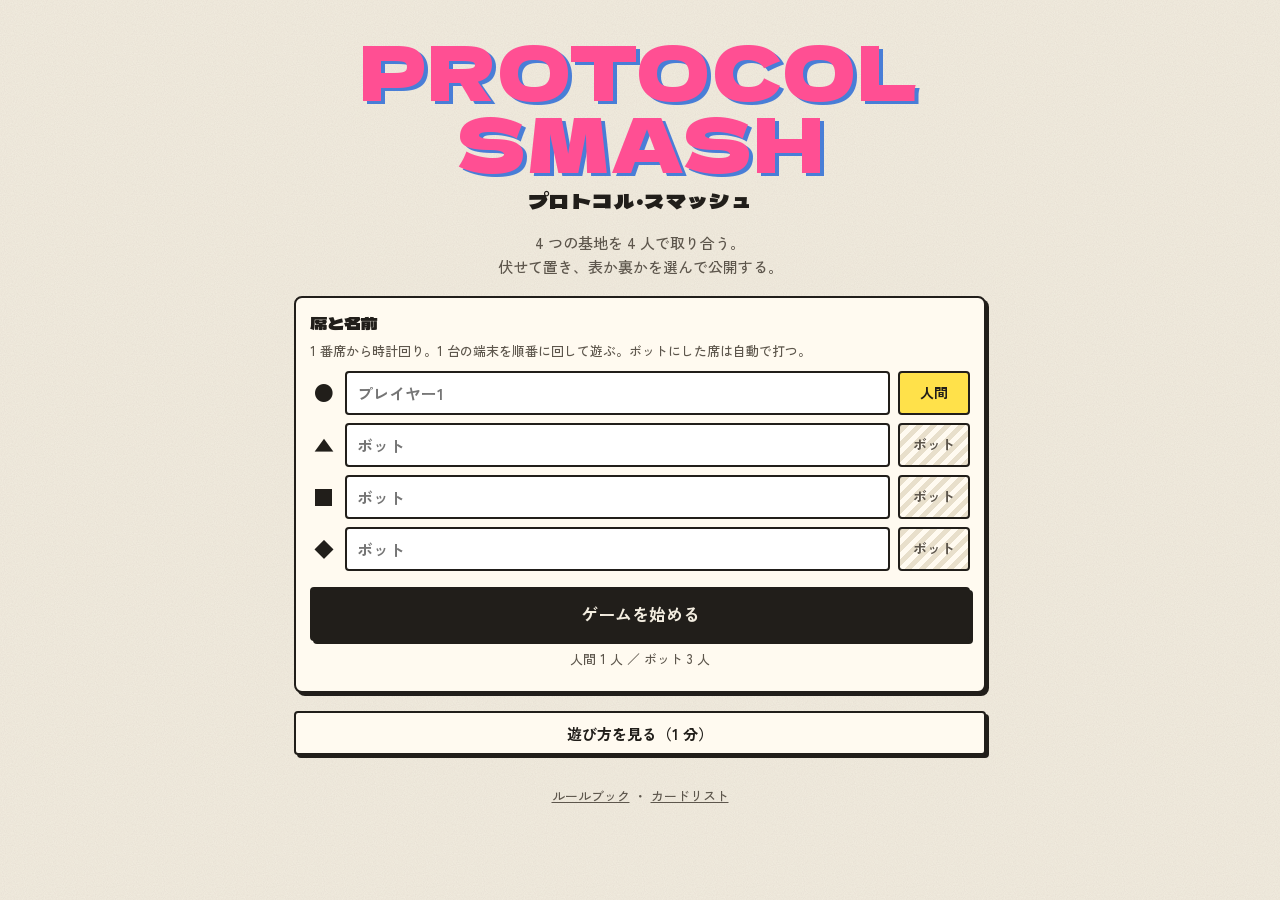
==== commit 770489e9: "feat: add how-to-play walkthrough and plain-language board labels - tutorial.js: 5-page walkthrough " ====
--- a/game/index.html
+++ b/game/index.html
@@ -17,6 +17,7 @@
   <script src="engine.js"></script>
   <script src="bots.js"></script>
   <script src="ui.js"></script>
+  <script src="tutorial.js"></script>
   <script src="screens.js"></script>
   <script src="app.js"></script>
 </body>
--- a/game/style.css
+++ b/game/style.css
@@ -431,3 +431,49 @@
 @media (prefers-reduced-motion: reduce) {
   *, *::before, *::after { animation: none !important; transition: none !important; }
 }
+
+/* ---------- 公開の再生 ---------- */
+.rp-card { display: grid; gap: 8px; padding: 14px; background: var(--card); border: 3px solid var(--ink); border-radius: var(--r-m); box-shadow: 5px 5px 0 var(--ink); animation: pop 260ms var(--ease) both; }
+.rp-card.is-score { background: var(--hl); box-shadow: 5px 5px 0 var(--pink); }
+.rp-title { font-size: 19px; font-weight: 700; line-height: 1.45; }
+.rp-title b { font-family: var(--font-disp); font-weight: 400; }
+.rp-note { margin: 0; font-size: 14px; color: var(--ink-2); }
+.rp-sub { margin: 4px 0 0; font-size: 12px; font-weight: 700; letter-spacing: .06em; color: var(--ink-2); }
+.rp-after { margin: 0; padding-left: 18px; font-size: 14px; display: grid; gap: 2px; }
+.rp-ranks { list-style: none; margin: 0; padding: 0; display: grid; gap: 3px; }
+.rp-ranks li { display: flex; align-items: center; gap: 6px; padding: 4px 8px; border-radius: var(--r-s); background: var(--card); border: 1.5px solid var(--ink); }
+.rp-ranks li.r0 { box-shadow: var(--shadow-s); font-weight: 700; }
+.replay-screen .mini.is-selected { outline-width: 4px; animation: pulse 900ms ease-in-out infinite alternate; }
+.help { margin: 0; padding-left: 20px; display: grid; gap: 8px; font-size: 14px; }
+.tb-log + .tb-log { margin-left: -4px; }
+@keyframes pulse { to { outline-color: var(--blue); } }
+
+/* ---------- 読みやすさ（ラベル付き）・用語・遊び方 ---------- */
+.bp small, .col-head small { font-family: var(--font-body); font-size: 10px; font-weight: 700; color: var(--ink-2); margin: 0 3px; }
+.bp-left { margin: 0 0 6px; font-size: 12px; color: var(--ink-2); }
+.bp-left b { color: var(--ink); }
+.base.is-hot .bp-left b { color: var(--ng); }
+.col-who { display: flex; align-items: center; gap: 1px; font-size: 11px; font-weight: 700; min-width: 0; }
+.col-who span:last-child { overflow: hidden; text-overflow: ellipsis; white-space: nowrap; }
+.col-head { justify-content: flex-start; align-items: baseline; }
+.col-head small { margin: 0 3px 0 0; }
+.col-rank { font-size: 10.5px; justify-content: flex-start; gap: 3px; flex-wrap: wrap; }
+.gloss { margin: 8px 0 0; padding: 6px 8px; display: grid; grid-template-columns: auto 1fr; gap: 2px 8px; font-size: 12px; background: var(--paper); border-radius: var(--r-s); }
+.gloss dt { font-weight: 700; white-space: nowrap; }
+.gloss dd { margin: 0; color: var(--ink-2); }
+.sheet-tall { min-height: 70dvh; }
+.tut { display: grid; gap: 10px; }
+.tut-title { font-family: var(--font-disp); font-weight: 400; font-size: 22px; }
+.tut-body { display: grid; gap: 8px; font-size: 15px; }
+.tut-body p { margin: 0; }
+.tut-note { font-size: 13px; color: var(--ink-2); padding: 6px 10px; border-left: 4px solid var(--hl); background: var(--card); }
+.tut-points { margin: 0; padding-left: 22px; display: grid; gap: 6px; font-size: 14px; }
+.tut-hand { display: flex; gap: 8px; }
+.tut-cards { display: grid; grid-template-columns: 1fr 1fr; gap: 10px; }
+.tut-cards .mini { width: 64px; height: 46px; }
+.tut-cards p { font-size: 13px; margin: 6px 0 0; }
+.tut-dots { display: flex; justify-content: center; gap: 6px; }
+.tut-dots span { width: 8px; height: 8px; border-radius: 999px; border: 1.5px solid var(--ink); }
+.tut-dots span.on { background: var(--ink); }
+.tut-nav { display: grid; grid-template-columns: 1fr 1.4fr; gap: 10px; }
+.tut .base { pointer-events: none; }
